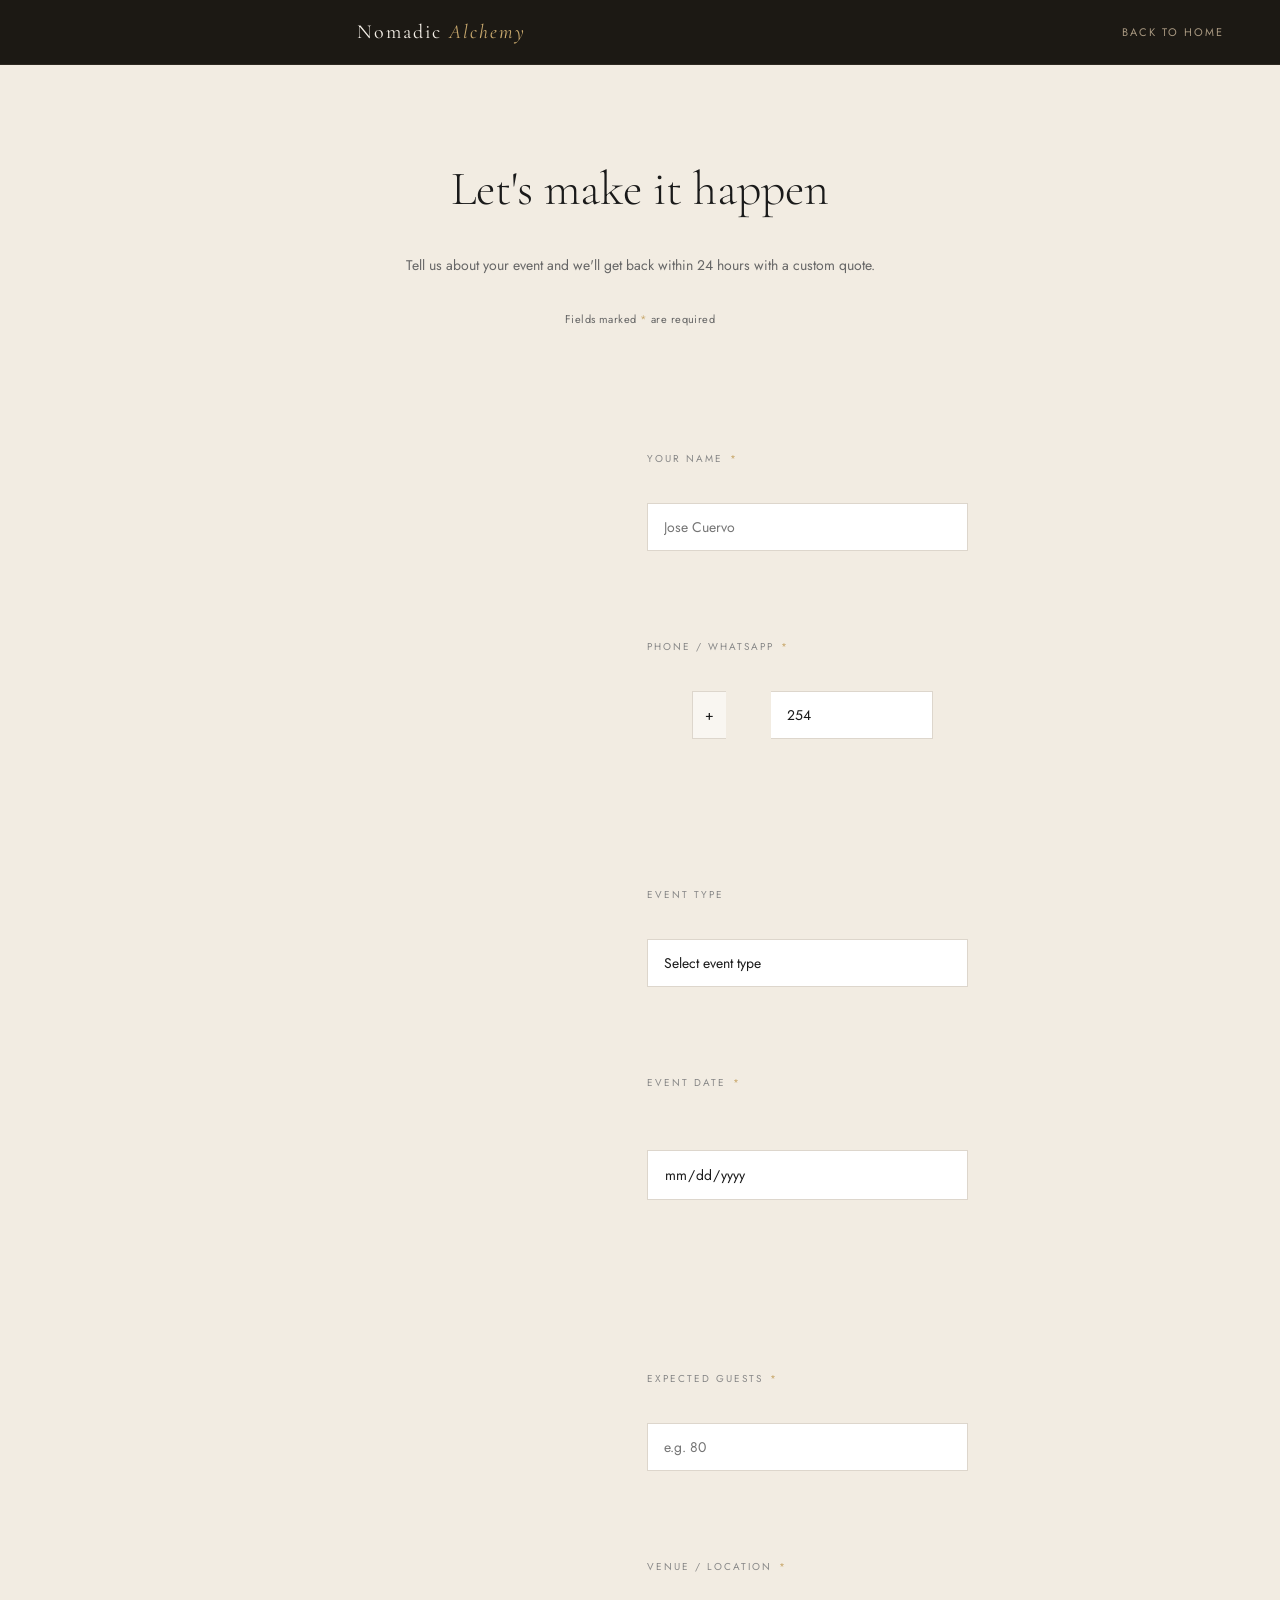
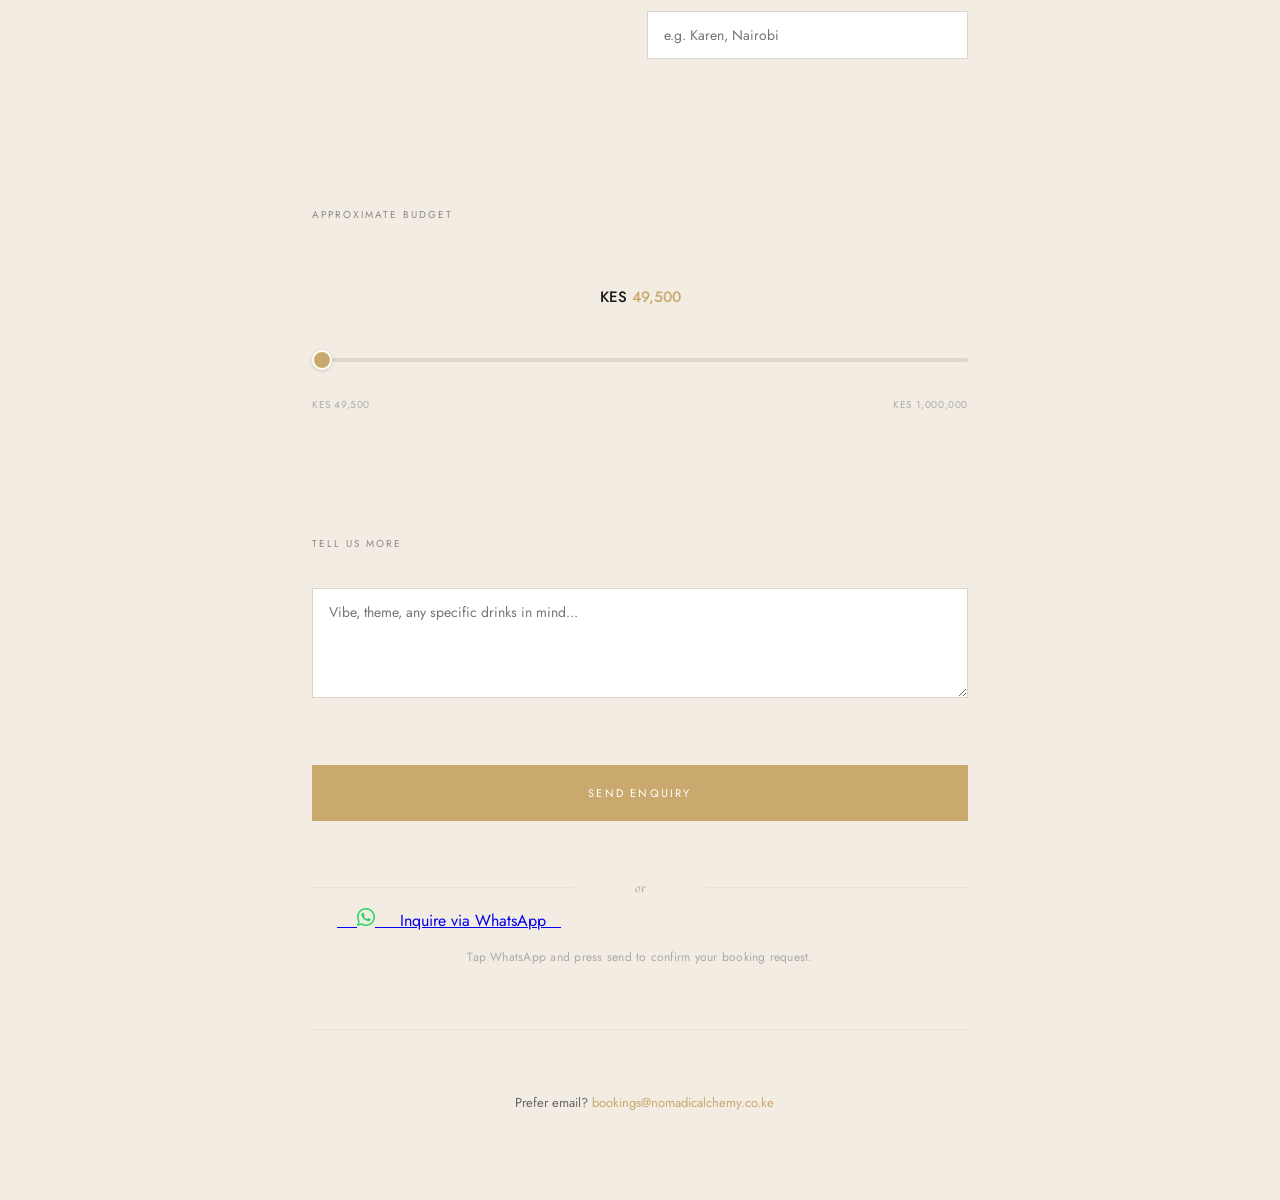
==== booking.html @ e2c52ced "Add files via upload" ====
<!DOCTYPE html>
<html lang="en">
<head>
<meta charset="UTF-8">
<meta name="viewport" content="width=device-width, initial-scale=1.0">
<title>Book Your Event — Nomadic Alchemy</title>
<link rel="preconnect" href="https://fonts.googleapis.com">
<link href="https://fonts.googleapis.com/css2?family=Cormorant+Garamond:ital,wght@0,300;0,400;0,500;1,300;1,400&family=Jost:wght@300;400;500&display=swap" rel="stylesheet">
<style>
*{margin:0;padding:0;box-sizing:border-box}
:root{--gold:#c9a96e;--gold-light:#e8d5b0;--dark:#1c1914;--dark-3:#2e2922;--cream-2:#f2ece2;--text-light:#f5f0e8;--text-muted:#a89880;--text-dark:#1a1a1a;--text-mid:#666;--serif:'Cormorant Garamond',Georgia,serif;--sans:'Jost','Helvetica Neue',Arial,sans-serif}
html{scroll-behavior:smooth}
body{font-family:var(--sans);background:var(--cream-2);color:var(--text-dark)}
nav{display:flex;justify-content:space-between;align-items:center;padding:20px 56px;background:var(--dark);position:sticky;top:0;z-index:100;border-bottom:1px solid var(--dark-3)}
.nav-logo{font-family:var(--serif);font-size:20px;font-weight:400;letter-spacing:0.1em;color:var(--text-light);text-decoration:none}
.nav-logo span{color:var(--gold);font-style:italic}
.back-link{font-family:var(--sans);font-size:11px;letter-spacing:0.18em;text-transform:uppercase;color:var(--text-muted);text-decoration:none;transition:color 0.2s}
.back-link:hover{color:var(--gold)}
.page-body{max-width:720px;margin:0 auto;padding:72px 32px 88px}
.page-title{font-family:var(--serif);font-size:48px;font-weight:300;color:var(--text-dark);text-align:center;margin-bottom:12px}
.page-sub{font-family:var(--sans);font-size:14px;color:var(--text-mid);text-align:center;line-height:1.75;margin-bottom:10px}
.required-note{font-family:var(--sans);font-size:11px;color:var(--text-mid);text-align:center;margin-bottom:48px;letter-spacing:0.04em}
.required-note span{color:var(--gold)}
.form-row{display:grid;grid-template-columns:1fr 1fr;gap:14px;margin-bottom:14px}
.field{display:flex;flex-direction:column;gap:7px;margin-bottom:14px}
.field label{font-family:var(--sans);font-size:10px;letter-spacing:0.2em;text-transform:uppercase;color:#888}
.field label .req{color:var(--gold);margin-left:2px}
.phone-wrap{display:flex}
.phone-code{padding:13px 12px;font-size:14px;font-family:var(--sans);border:1px solid #ddd6cc;border-right:none;background:#f9f6f1;color:var(--text-dark);white-space:nowrap;display:flex;align-items:center;cursor:text}
.field input,.field select,.field textarea{padding:13px 16px;font-size:14px;font-family:var(--sans);border:1px solid #ddd6cc;background:#fff;color:var(--text-dark);outline:none;transition:border-color 0.2s;appearance:none;width:100%;cursor:pointer}
.field input:focus,.field select:focus,.field textarea:focus{border-color:var(--gold)}
.phone-input{border-left:none!important;flex:1;cursor:text!important}
.field textarea{height:110px;resize:vertical;cursor:text}
.date-wrap,.time-wrap{position:relative}
.date-wrap input,.time-wrap input{cursor:pointer}
.budget-wrap{padding:4px 0}
.budget-display{font-family:var(--sans);font-size:15px;color:var(--text-dark);font-weight:500;margin-bottom:14px;text-align:center}
.budget-display span{color:var(--gold)}
input[type=range]{width:100%;height:4px;background:linear-gradient(to right,var(--gold) 0%,var(--gold) 2%,#ddd6cc 2%,#ddd6cc 100%);border:none;outline:none;cursor:pointer;appearance:none;border-radius:2px;padding:0}
input[type=range]::-webkit-slider-thumb{appearance:none;width:20px;height:20px;background:var(--gold);border-radius:50%;cursor:pointer;border:2px solid #fff;box-shadow:0 1px 4px rgba(0,0,0,0.15)}
input[type=range]::-moz-range-thumb{width:20px;height:20px;background:var(--gold);border-radius:50%;cursor:pointer;border:2px solid #fff}
.budget-labels{display:flex;justify-content:space-between;margin-top:6px;font-family:var(--sans);font-size:10px;color:#aaa;letter-spacing:0.06em}

.submit-btn{width:100%;background:var(--gold);color:#fff;font-family:var(--sans);font-size:11px;letter-spacing:0.2em;text-transform:uppercase;padding:20px;border:none;cursor:pointer;transition:opacity 0.2s;display:block;text-align:center;text-decoration:none}
.submit-btn:hover{opacity:0.88}

.btn-separator{text-align:center;font-family:var(--serif);font-style:italic;font-size:14px;color:var(--text-muted);margin:12px 0;position:relative}
.btn-separator::before, .btn-separator::after{content:"";position:absolute;top:50%;width:40%;height:1px;background:var(--gold);opacity:0.15}
.btn-separator::before{left:0}.btn-separator::after{right:0}

.whatsapp-full-btn{width:100%;background:var(--dark);color:#fff;font-family:var(--sans);font-size:11px;font-weight:500;letter-spacing:0.2em;text-transform:uppercase;padding:20px;border:none;cursor:pointer;transition:opacity 0.2s;display:flex;align-items:center;justify-content:center;gap:12px;text-align:center;text-decoration:none}
.whatsapp-full-btn:hover{opacity:0.88}
.whatsapp-icon{fill:#25D366;width:18px;height:18px}

.ux-note{text-align:center; font-size:12px; color:#aaa; margin-top:16px; font-family:var(--sans); letter-spacing:0.02em}
.gold-divider{height:1px;background:var(--gold);opacity:0.15;margin:40px 0}
.alt-contact{text-align:center;font-family:var(--sans);font-size:13px;color:var(--text-mid)}
.alt-contact a{color:var(--gold);text-decoration:none}
input[type="date"]::-webkit-calendar-picker-indicator,
input[type="time"]::-webkit-calendar-picker-indicator{position:absolute;inset:0;width:100%;height:100%;opacity:0;cursor:pointer}
@media(max-width:700px){nav{padding:18px 24px}.page-body{padding:48px 24px 72px}.form-row{grid-template-columns:1fr}.page-title{font-size:36px}}
</style>
</head>
<body>
<nav>
  <a href="index.html" class="nav-logo">Nomadic <span>Alchemy</span></a>
  <a href="index.html" class="back-link">Back to home</a>
</nav>

<div class="page-body">
  <h1 class="page-title">Let's make it happen</h1>
  <p class="page-sub">Tell us about your event and we'll get back within 24 hours with a custom quote.</p>
  <p class="required-note">Fields marked <span>*</span> are required</p>

  <form action="https://api.web3forms.com/submit" method="POST">
    <input type="hidden" name="access_key" value="9837f6a8-35b7-4565-80e7-746e106ca202">
    <input type="hidden" name="redirect" value="https://linktr.ee/Nomadicalchemy">
    <input type="hidden" name="subject" value="New event enquiry — Nomadic Alchemy">
    <input type="hidden" name="from_name" value="Nomadic Alchemy Booking Bot">

    <div class="form-row">
      <div class="field">
        <label>Your name <span class="req">*</span></label>
        <input type="text" name="name" placeholder="Jose Cuervo" required />
      </div>
      <div class="field">
        <label>Phone / WhatsApp <span class="req">*</span></label>
        <div class="phone-wrap">
          <div class="phone-code">+</div>
          <input class="phone-input" type="tel" name="phone" placeholder="254 7XX XXX XXX" required pattern="[0-9\s]{9,15}" title="Enter your number e.g. 254712345678" value="254 " />
        </div>
      </div>
    </div>

    <div class="form-row">
      <div class="field">
        <label>Event type</label>
        <select name="event_type">
          <option value="">Select event type</option>
          <option>Wedding / reception</option>
          <option>Corporate event</option>
          <option>Private party</option>
          <option>Birthday</option>
          <option>Mixology workshop</option>
          <option>Menu consulting</option>
          <option>Other</option>
        </select>
      </div>
      <div class="field">
        <label>Event date <span class="req">*</span></label>
        <div class="date-wrap">
          <input type="date" name="event_date" id="eventDate" required />
          <input type="date" name="event_date" id="eventDateOverlay" style="position:absolute;inset:0;opacity:0;width:100%;cursor:pointer" />
        </div>
      </div>
    </div>

    <div class="form-row">
      <div class="field">
        <label>Expected guests <span class="req">*</span></label>
        <input type="number" name="guests" placeholder="e.g. 80" min="1" required />
      </div>
      <div class="field">
        <label>Venue / location <span class="req">*</span></label>
        <input type="text" name="venue" placeholder="e.g. Karen, Nairobi" required />
      </div>
    </div>

    <div class="field">
      <label>Approximate budget</label>
      <div class="budget-wrap">
        <div class="budget-display">KES <span id="budgetVal">49,500</span></div>
        <input type="range" id="budgetSlider" name="budget_range" min="49500" max="1000000" value="49500" step="500" />
        <div class="budget-labels"><span>KES 49,500</span><span>KES 1,000,000</span></div>
        <input type="hidden" name="budget" id="budgetHidden" value="KES 49,500" />
      </div>
    </div>

    <div class="field">
      <label>Tell us more</label>
      <textarea name="message" placeholder="Vibe, theme, any specific drinks in mind..."></textarea>
    </div>

    <button type="submit" class="submit-btn">Send enquiry</button>
  </form>

  <div class="btn-separator">or</div>
  
  <a href="https://wa.me/254750566305?text=Hello%20Nomadic%20Alchemy%20!%20%2C%20I%E2%80%99d%20like%20to%20enquire%20about%20a%20booking%0ABelow%20are%20the%20details%20%0A%0AName%20%3A%20%0AEvent%20type%20%3A%20%0AExpected%20guests%20%3A%20%0ALocation%20%3A%20%0AMore%20about%20the%20function%20%3A%20%0A%0AEngage%20me%20for%20further%20info%20%26%20a%20quote" 
     class="whatsapp-full-btn" target="_blank">
    <svg class="whatsapp-icon" viewBox="0 0 24 24"><path d="M17.472 14.382c-.297-.149-1.758-.867-2.03-.967-.273-.099-.471-.148-.67.15-.197.297-.767.966-.94 1.164-.173.199-.347.223-.644.075-.297-.15-1.255-.463-2.39-1.475-.883-.788-1.48-1.761-1.653-2.059-.173-.297-.018-.458.13-.606.134-.133.298-.347.446-.52.149-.174.198-.298.298-.497.099-.198.05-.371-.025-.52-.075-.149-.669-1.612-.916-2.207-.242-.579-.487-.5-.669-.51-.173-.008-.371-.01-.57-.01-.198 0-.52.074-.792.372-.272.297-1.04 1.016-1.04 2.479 0 1.462 1.065 2.875 1.213 3.074.149.198 2.096 3.2 5.077 4.487.709.306 1.262.489 1.694.625.712.227 1.36.195 1.871.118.571-.085 1.758-.719 2.006-1.413.248-.694.248-1.289.173-1.413-.074-.124-.272-.198-.57-.347z"/><path d="M12 0C5.373 0 0 5.373 0 12c0 2.123.555 4.118 1.528 5.849L.057 23.886l6.196-1.625A11.945 11.945 0 0012 24c6.627 0 12-5.373 12-12S18.627 0 12 0zm0 22c-1.891 0-3.663-.502-5.193-1.381l-.371-.221-3.853 1.011 1.029-3.752-.242-.385A9.953 9.953 0 012 12C2 6.477 6.477 2 12 2s10 4.477 10 10-4.477 10-10 10z"/></svg>
    Inquire via WhatsApp
  </a>

  <p class="ux-note">Tap WhatsApp and press send to confirm your booking request.</p>

  <div class="gold-divider"></div>
  <div class="alt-contact">
    Prefer email? <a href="mailto:bookings@nomadicalchemy.co.ke">bookings@nomadicalchemy.co.ke</a>
  </div>
</div>

<script>
const today = new Date().toISOString().split('T')[0];
document.getElementById('eventDate').setAttribute('min', today);
document.getElementById('eventDateOverlay').setAttribute('min', today);
document.getElementById('eventDateOverlay').addEventListener('change', function(){
  document.getElementById('eventDate').value = this.value;
});

const slider = document.getElementById('budgetSlider');
const display = document.getElementById('budgetVal');
const hidden = document.getElementById('budgetHidden');

function updateSlider(val){
  const min = 49500, max = 1000000;
  const pct = ((val - min) / (max - min)) * 100;
  slider.style.background = `linear-gradient(to right, #c9a96e 0%, #c9a96e ${pct}%, #ddd6cc ${pct}%, #ddd6cc 100%)`;
  display.textContent = Number(val).toLocaleString();
  hidden.value = 'KES ' + Number(val).toLocaleString();
}

slider.addEventListener('input', function(){ updateSlider(this.value); });
updateSlider(slider.value);
</script>
</body>
</html>
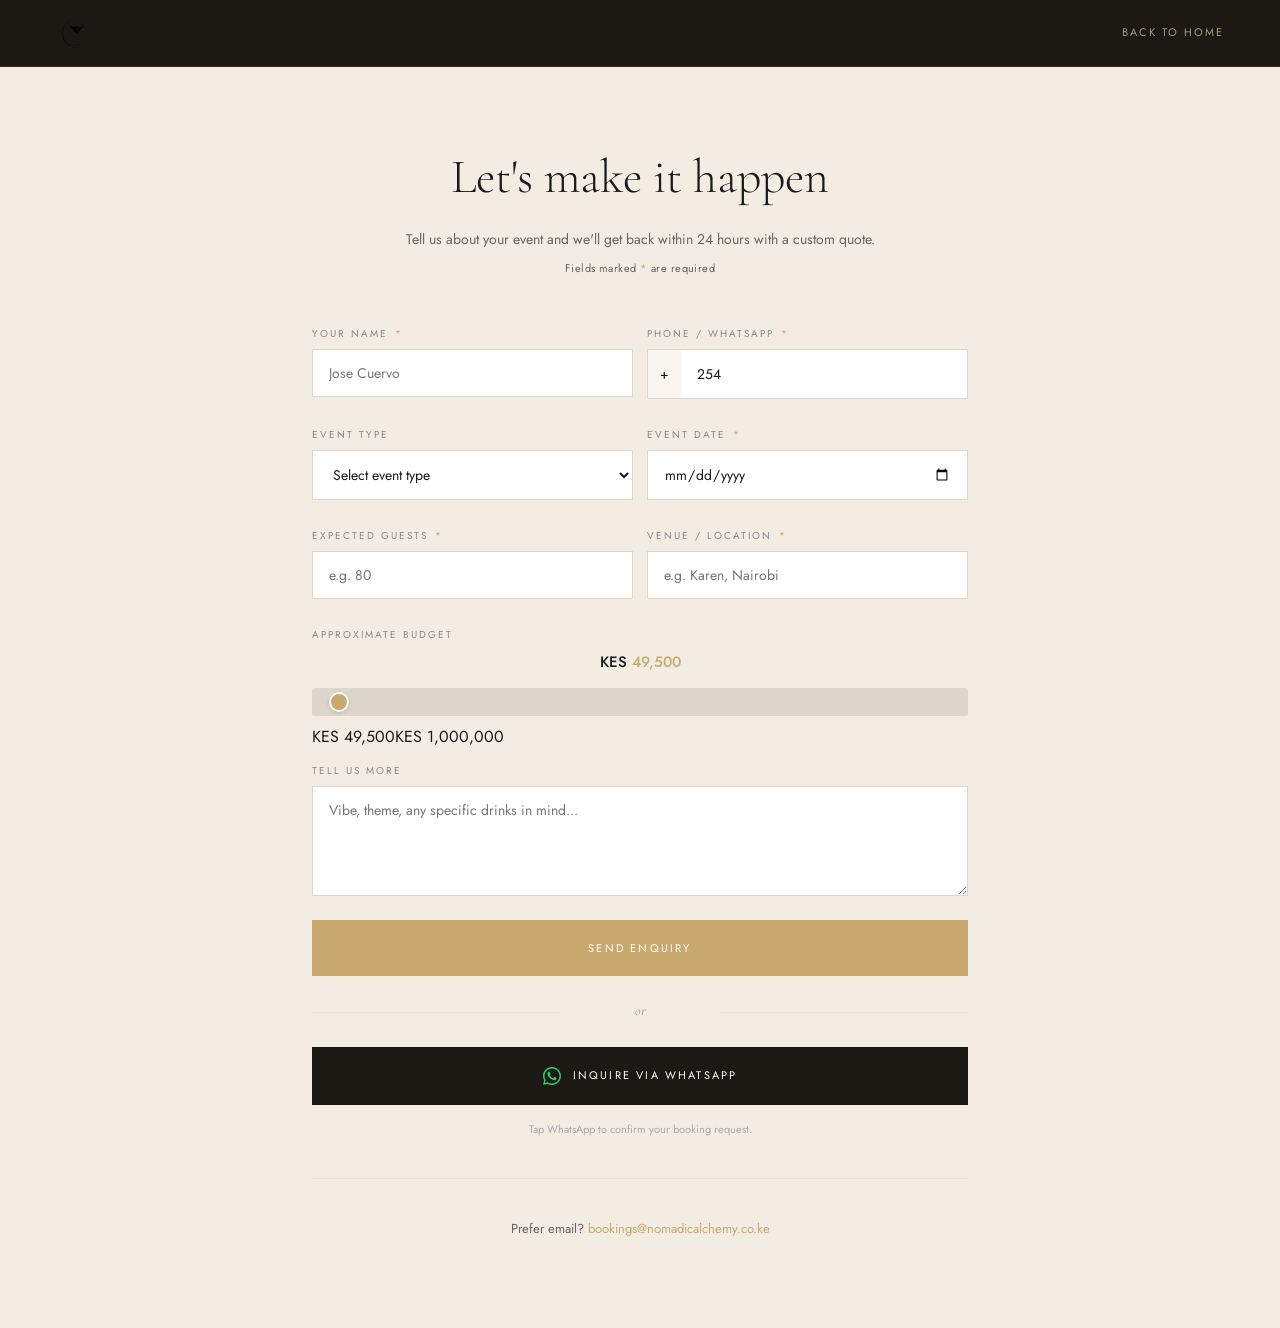
==== commit 8e738193: "Add files via upload" ====
--- a/booking.html
+++ b/booking.html
@@ -1,187 +1,231 @@
 <!DOCTYPE html>
 <html lang="en">
 <head>
-<meta charset="UTF-8">
-<meta name="viewport" content="width=device-width, initial-scale=1.0">
-<title>Book Your Event — Nomadic Alchemy</title>
-<link rel="preconnect" href="https://fonts.googleapis.com">
-<link href="https://fonts.googleapis.com/css2?family=Cormorant+Garamond:ital,wght@0,300;0,400;0,500;1,300;1,400&family=Jost:wght@300;400;500&display=swap" rel="stylesheet">
-<style>
-*{margin:0;padding:0;box-sizing:border-box}
-:root{--gold:#c9a96e;--gold-light:#e8d5b0;--dark:#1c1914;--dark-3:#2e2922;--cream-2:#f2ece2;--text-light:#f5f0e8;--text-muted:#a89880;--text-dark:#1a1a1a;--text-mid:#666;--serif:'Cormorant Garamond',Georgia,serif;--sans:'Jost','Helvetica Neue',Arial,sans-serif}
-html{scroll-behavior:smooth}
-body{font-family:var(--sans);background:var(--cream-2);color:var(--text-dark)}
-nav{display:flex;justify-content:space-between;align-items:center;padding:20px 56px;background:var(--dark);position:sticky;top:0;z-index:100;border-bottom:1px solid var(--dark-3)}
-.nav-logo{font-family:var(--serif);font-size:20px;font-weight:400;letter-spacing:0.1em;color:var(--text-light);text-decoration:none}
-.nav-logo span{color:var(--gold);font-style:italic}
-.back-link{font-family:var(--sans);font-size:11px;letter-spacing:0.18em;text-transform:uppercase;color:var(--text-muted);text-decoration:none;transition:color 0.2s}
-.back-link:hover{color:var(--gold)}
-.page-body{max-width:720px;margin:0 auto;padding:72px 32px 88px}
-.page-title{font-family:var(--serif);font-size:48px;font-weight:300;color:var(--text-dark);text-align:center;margin-bottom:12px}
-.page-sub{font-family:var(--sans);font-size:14px;color:var(--text-mid);text-align:center;line-height:1.75;margin-bottom:10px}
-.required-note{font-family:var(--sans);font-size:11px;color:var(--text-mid);text-align:center;margin-bottom:48px;letter-spacing:0.04em}
-.required-note span{color:var(--gold)}
-.form-row{display:grid;grid-template-columns:1fr 1fr;gap:14px;margin-bottom:14px}
-.field{display:flex;flex-direction:column;gap:7px;margin-bottom:14px}
-.field label{font-family:var(--sans);font-size:10px;letter-spacing:0.2em;text-transform:uppercase;color:#888}
-.field label .req{color:var(--gold);margin-left:2px}
-.phone-wrap{display:flex}
-.phone-code{padding:13px 12px;font-size:14px;font-family:var(--sans);border:1px solid #ddd6cc;border-right:none;background:#f9f6f1;color:var(--text-dark);white-space:nowrap;display:flex;align-items:center;cursor:text}
-.field input,.field select,.field textarea{padding:13px 16px;font-size:14px;font-family:var(--sans);border:1px solid #ddd6cc;background:#fff;color:var(--text-dark);outline:none;transition:border-color 0.2s;appearance:none;width:100%;cursor:pointer}
-.field input:focus,.field select:focus,.field textarea:focus{border-color:var(--gold)}
-.phone-input{border-left:none!important;flex:1;cursor:text!important}
-.field textarea{height:110px;resize:vertical;cursor:text}
-.date-wrap,.time-wrap{position:relative}
-.date-wrap input,.time-wrap input{cursor:pointer}
-.budget-wrap{padding:4px 0}
-.budget-display{font-family:var(--sans);font-size:15px;color:var(--text-dark);font-weight:500;margin-bottom:14px;text-align:center}
-.budget-display span{color:var(--gold)}
-input[type=range]{width:100%;height:4px;background:linear-gradient(to right,var(--gold) 0%,var(--gold) 2%,#ddd6cc 2%,#ddd6cc 100%);border:none;outline:none;cursor:pointer;appearance:none;border-radius:2px;padding:0}
-input[type=range]::-webkit-slider-thumb{appearance:none;width:20px;height:20px;background:var(--gold);border-radius:50%;cursor:pointer;border:2px solid #fff;box-shadow:0 1px 4px rgba(0,0,0,0.15)}
-input[type=range]::-moz-range-thumb{width:20px;height:20px;background:var(--gold);border-radius:50%;cursor:pointer;border:2px solid #fff}
-.budget-labels{display:flex;justify-content:space-between;margin-top:6px;font-family:var(--sans);font-size:10px;color:#aaa;letter-spacing:0.06em}
-
-.submit-btn{width:100%;background:var(--gold);color:#fff;font-family:var(--sans);font-size:11px;letter-spacing:0.2em;text-transform:uppercase;padding:20px;border:none;cursor:pointer;transition:opacity 0.2s;display:block;text-align:center;text-decoration:none}
-.submit-btn:hover{opacity:0.88}
-
-.btn-separator{text-align:center;font-family:var(--serif);font-style:italic;font-size:14px;color:var(--text-muted);margin:12px 0;position:relative}
-.btn-separator::before, .btn-separator::after{content:"";position:absolute;top:50%;width:40%;height:1px;background:var(--gold);opacity:0.15}
-.btn-separator::before{left:0}.btn-separator::after{right:0}
-
-.whatsapp-full-btn{width:100%;background:var(--dark);color:#fff;font-family:var(--sans);font-size:11px;font-weight:500;letter-spacing:0.2em;text-transform:uppercase;padding:20px;border:none;cursor:pointer;transition:opacity 0.2s;display:flex;align-items:center;justify-content:center;gap:12px;text-align:center;text-decoration:none}
-.whatsapp-full-btn:hover{opacity:0.88}
-.whatsapp-icon{fill:#25D366;width:18px;height:18px}
-
-.ux-note{text-align:center; font-size:12px; color:#aaa; margin-top:16px; font-family:var(--sans); letter-spacing:0.02em}
-.gold-divider{height:1px;background:var(--gold);opacity:0.15;margin:40px 0}
-.alt-contact{text-align:center;font-family:var(--sans);font-size:13px;color:var(--text-mid)}
-.alt-contact a{color:var(--gold);text-decoration:none}
-input[type="date"]::-webkit-calendar-picker-indicator,
-input[type="time"]::-webkit-calendar-picker-indicator{position:absolute;inset:0;width:100%;height:100%;opacity:0;cursor:pointer}
-@media(max-width:700px){nav{padding:18px 24px}.page-body{padding:48px 24px 72px}.form-row{grid-template-columns:1fr}.page-title{font-size:36px}}
-</style>
+    <meta charset="UTF-8">
+    <meta name="viewport" content="width=device-width, initial-scale=1.0">
+    <title>Book Your Event — Nomadic Alchemy</title>
+    
+    <link rel="icon" type="image/png" href="favicon.png">
+    <link rel="apple-touch-icon" href="favicon.png">
+    
+    <link rel="preconnect" href="https://fonts.googleapis.com">
+    <link href="https://fonts.googleapis.com/css2?family=Cormorant+Garamond:ital,wght@0,300;0,400;0,500;1,300;1,400&family=Jost:wght@300;400;500&display=swap" rel="stylesheet">
+    
+    <style>
+        * { margin: 0; padding: 0; box-sizing: border-box; }
+        :root {
+            --gold: #c9a96e;
+            --gold-light: #e8d5b0;
+            --dark: #1c1914;
+            --dark-3: #2e2922;
+            --cream-2: #f2ece2;
+            --text-light: #f5f0e8;
+            --text-muted: #a89880;
+            --text-dark: #1a1a1a;
+            --text-mid: #666;
+            --serif: 'Cormorant Garamond', Georgia, serif;
+            --sans: 'Jost', 'Helvetica Neue', Arial, sans-serif;
+        }
+
+        html { scroll-behavior: smooth; }
+        body { font-family: var(--sans); background: var(--cream-2); color: var(--text-dark); line-height: 1.6; }
+
+        /* Navigation */
+        nav {
+            display: flex;
+            justify-content: space-between;
+            align-items: center;
+            padding: 12px 56px;
+            background: var(--dark);
+            position: sticky;
+            top: 0;
+            z-index: 100;
+            border-bottom: 1px solid var(--dark-3);
+        }
+
+        .nav-logo-img {
+            height: 42px;
+            width: auto;
+            display: block;
+        }
+
+        .back-link {
+            font-family: var(--sans);
+            font-size: 11px;
+            letter-spacing: 0.18em;
+            text-transform: uppercase;
+            color: var(--text-muted);
+            text-decoration: none;
+            transition: color 0.2s;
+        }
+        .back-link:hover { color: var(--gold); }
+
+        /* Layout */
+        .page-body { max-width: 720px; margin: 0 auto; padding: 72px 32px 88px; }
+        .page-title { font-family: var(--serif); font-size: 48px; font-weight: 300; color: var(--text-dark); text-align: center; margin-bottom: 12px; }
+        .page-sub { font-family: var(--sans); font-size: 14px; color: var(--text-mid); text-align: center; margin-bottom: 10px; }
+        .required-note { font-family: var(--sans); font-size: 11px; color: var(--text-mid); text-align: center; margin-bottom: 48px; letter-spacing: 0.04em; }
+        .required-note span { color: var(--gold); }
+
+        /* Form Styling */
+        .form-row { display: grid; grid-template-columns: 1fr 1fr; gap: 14px; margin-bottom: 14px; }
+        .field { display: flex; flex-direction: column; gap: 7px; margin-bottom: 14px; }
+        .field label { font-family: var(--sans); font-size: 10px; letter-spacing: 0.2em; text-transform: uppercase; color: #888; }
+        .field label .req { color: var(--gold); margin-left: 2px; }
+        
+        .phone-wrap { display: flex; }
+        .phone-code { padding: 13px 12px; font-size: 14px; border: 1px solid #ddd6cc; border-right: none; background: #f9f6f1; color: var(--text-dark); }
+        .field input, .field select, .field textarea { padding: 13px 16px; font-size: 14px; font-family: var(--sans); border: 1px solid #ddd6cc; background: #fff; color: var(--text-dark); outline: none; transition: border-color 0.2s; border-radius: 0; }
+        .field input:focus, .field select:focus, .field textarea:focus { border-color: var(--gold); }
+        .phone-input { border-left: none !important; flex: 1; }
+        .field textarea { height: 110px; resize: vertical; }
+
+        /* Budget Slider */
+        .budget-display { font-family: var(--sans); font-size: 15px; color: var(--text-dark); font-weight: 500; margin-bottom: 14px; text-align: center; }
+        .budget-display span { color: var(--gold); }
+        input[type=range] { width: 100%; height: 4px; background: #ddd6cc; appearance: none; outline: none; border-radius: 2px; }
+        input[type=range]::-webkit-slider-thumb { appearance: none; width: 20px; height: 20px; background: var(--gold); border-radius: 50%; border: 2px solid #fff; box-shadow: 0 1px 4px rgba(0,0,0,0.15); cursor: pointer; }
+
+        /* Buttons & CTA */
+        .submit-btn { width: 100%; background: var(--gold); color: #fff; font-family: var(--sans); font-size: 11px; letter-spacing: 0.2em; text-transform: uppercase; padding: 20px; border: none; cursor: pointer; transition: opacity 0.2s; margin-top: 10px; }
+        .submit-btn:hover { opacity: 0.88; }
+        
+        .btn-separator { text-align: center; font-family: var(--serif); font-style: italic; font-size: 14px; color: var(--text-muted); margin: 24px 0; position: relative; }
+        .btn-separator::before, .btn-separator::after { content: ""; position: absolute; top: 50%; width: 38%; height: 1px; background: var(--gold); opacity: 0.15; }
+        .btn-separator::before { left: 0; } .btn-separator::after { right: 0; }
+
+        .whatsapp-full-btn { width: 100%; background: var(--dark); color: #fff; font-family: var(--sans); font-size: 11px; letter-spacing: 0.2em; text-transform: uppercase; padding: 20px; text-decoration: none; display: flex; align-items: center; justify-content: center; gap: 12px; transition: opacity 0.2s; }
+        .whatsapp-icon { fill: #25D366; width: 18px; height: 18px; }
+
+        .ux-note { text-align: center; font-size: 11px; color: #aaa; margin-top: 16px; }
+        .gold-divider { height: 1px; background: var(--gold); opacity: 0.15; margin: 40px 0; }
+        .alt-contact { text-align: center; font-family: var(--sans); font-size: 13px; color: var(--text-mid); }
+        .alt-contact a { color: var(--gold); text-decoration: none; }
+
+        @media(max-width: 700px) {
+            nav { padding: 12px 24px; }
+            .page-body { padding: 48px 24px 72px; }
+            .form-row { grid-template-columns: 1fr; }
+            .page-title { font-size: 36px; }
+        }
+    </style>
 </head>
 <body>
+
 <nav>
-  <a href="index.html" class="nav-logo">Nomadic <span>Alchemy</span></a>
-  <a href="index.html" class="back-link">Back to home</a>
+    <a href="index.html">
+        <img src="favicon.png" alt="Nomadic Alchemy Logo" class="nav-logo-img">
+    </a>
+    <a href="index.html" class="back-link">Back to home</a>
 </nav>
 
 <div class="page-body">
-  <h1 class="page-title">Let's make it happen</h1>
-  <p class="page-sub">Tell us about your event and we'll get back within 24 hours with a custom quote.</p>
-  <p class="required-note">Fields marked <span>*</span> are required</p>
-
-  <form action="https://api.web3forms.com/submit" method="POST">
-    <input type="hidden" name="access_key" value="9837f6a8-35b7-4565-80e7-746e106ca202">
-    <input type="hidden" name="redirect" value="https://linktr.ee/Nomadicalchemy">
-    <input type="hidden" name="subject" value="New event enquiry — Nomadic Alchemy">
-    <input type="hidden" name="from_name" value="Nomadic Alchemy Booking Bot">
-
-    <div class="form-row">
-      <div class="field">
-        <label>Your name <span class="req">*</span></label>
-        <input type="text" name="name" placeholder="Jose Cuervo" required />
-      </div>
-      <div class="field">
-        <label>Phone / WhatsApp <span class="req">*</span></label>
-        <div class="phone-wrap">
-          <div class="phone-code">+</div>
-          <input class="phone-input" type="tel" name="phone" placeholder="254 7XX XXX XXX" required pattern="[0-9\s]{9,15}" title="Enter your number e.g. 254712345678" value="254 " />
-        </div>
-      </div>
-    </div>
-
-    <div class="form-row">
-      <div class="field">
-        <label>Event type</label>
-        <select name="event_type">
-          <option value="">Select event type</option>
-          <option>Wedding / reception</option>
-          <option>Corporate event</option>
-          <option>Private party</option>
-          <option>Birthday</option>
-          <option>Mixology workshop</option>
-          <option>Menu consulting</option>
-          <option>Other</option>
-        </select>
-      </div>
-      <div class="field">
-        <label>Event date <span class="req">*</span></label>
-        <div class="date-wrap">
-          <input type="date" name="event_date" id="eventDate" required />
-          <input type="date" name="event_date" id="eventDateOverlay" style="position:absolute;inset:0;opacity:0;width:100%;cursor:pointer" />
-        </div>
-      </div>
-    </div>
-
-    <div class="form-row">
-      <div class="field">
-        <label>Expected guests <span class="req">*</span></label>
-        <input type="number" name="guests" placeholder="e.g. 80" min="1" required />
-      </div>
-      <div class="field">
-        <label>Venue / location <span class="req">*</span></label>
-        <input type="text" name="venue" placeholder="e.g. Karen, Nairobi" required />
-      </div>
-    </div>
-
-    <div class="field">
-      <label>Approximate budget</label>
-      <div class="budget-wrap">
-        <div class="budget-display">KES <span id="budgetVal">49,500</span></div>
-        <input type="range" id="budgetSlider" name="budget_range" min="49500" max="1000000" value="49500" step="500" />
-        <div class="budget-labels"><span>KES 49,500</span><span>KES 1,000,000</span></div>
-        <input type="hidden" name="budget" id="budgetHidden" value="KES 49,500" />
-      </div>
-    </div>
-
-    <div class="field">
-      <label>Tell us more</label>
-      <textarea name="message" placeholder="Vibe, theme, any specific drinks in mind..."></textarea>
-    </div>
-
-    <button type="submit" class="submit-btn">Send enquiry</button>
-  </form>
-
-  <div class="btn-separator">or</div>
-  
-  <a href="https://wa.me/254750566305?text=Hello%20Nomadic%20Alchemy%20!%20%2C%20I%E2%80%99d%20like%20to%20enquire%20about%20a%20booking%0ABelow%20are%20the%20details%20%0A%0AName%20%3A%20%0AEvent%20type%20%3A%20%0AExpected%20guests%20%3A%20%0ALocation%20%3A%20%0AMore%20about%20the%20function%20%3A%20%0A%0AEngage%20me%20for%20further%20info%20%26%20a%20quote" 
-     class="whatsapp-full-btn" target="_blank">
-    <svg class="whatsapp-icon" viewBox="0 0 24 24"><path d="M17.472 14.382c-.297-.149-1.758-.867-2.03-.967-.273-.099-.471-.148-.67.15-.197.297-.767.966-.94 1.164-.173.199-.347.223-.644.075-.297-.15-1.255-.463-2.39-1.475-.883-.788-1.48-1.761-1.653-2.059-.173-.297-.018-.458.13-.606.134-.133.298-.347.446-.52.149-.174.198-.298.298-.497.099-.198.05-.371-.025-.52-.075-.149-.669-1.612-.916-2.207-.242-.579-.487-.5-.669-.51-.173-.008-.371-.01-.57-.01-.198 0-.52.074-.792.372-.272.297-1.04 1.016-1.04 2.479 0 1.462 1.065 2.875 1.213 3.074.149.198 2.096 3.2 5.077 4.487.709.306 1.262.489 1.694.625.712.227 1.36.195 1.871.118.571-.085 1.758-.719 2.006-1.413.248-.694.248-1.289.173-1.413-.074-.124-.272-.198-.57-.347z"/><path d="M12 0C5.373 0 0 5.373 0 12c0 2.123.555 4.118 1.528 5.849L.057 23.886l6.196-1.625A11.945 11.945 0 0012 24c6.627 0 12-5.373 12-12S18.627 0 12 0zm0 22c-1.891 0-3.663-.502-5.193-1.381l-.371-.221-3.853 1.011 1.029-3.752-.242-.385A9.953 9.953 0 012 12C2 6.477 6.477 2 12 2s10 4.477 10 10-4.477 10-10 10z"/></svg>
-    Inquire via WhatsApp
-  </a>
-
-  <p class="ux-note">Tap WhatsApp and press send to confirm your booking request.</p>
-
-  <div class="gold-divider"></div>
-  <div class="alt-contact">
-    Prefer email? <a href="mailto:bookings@nomadicalchemy.co.ke">bookings@nomadicalchemy.co.ke</a>
-  </div>
+    <h1 class="page-title">Let's make it happen</h1>
+    <p class="page-sub">Tell us about your event and we'll get back within 24 hours with a custom quote.</p>
+    <p class="required-note">Fields marked <span>*</span> are required</p>
+
+    <form action="https://api.web3forms.com/submit" method="POST">
+        <input type="hidden" name="access_key" value="9837f6a8-35b7-4565-80e7-746e106ca202">
+        <input type="hidden" name="redirect" value="https://linktr.ee/Nomadicalchemy">
+        <input type="hidden" name="subject" value="New event enquiry — Nomadic Alchemy">
+        
+        <div class="form-row">
+            <div class="field">
+                <label>Your name <span class="req">*</span></label>
+                <input type="text" name="name" placeholder="Jose Cuervo" required>
+            </div>
+            <div class="field">
+                <label>Phone / WhatsApp <span class="req">*</span></label>
+                <div class="phone-wrap">
+                    <div class="phone-code">+</div>
+                    <input class="phone-input" type="tel" name="phone" placeholder="254 7XX XXX XXX" required pattern="[0-9\s]{9,15}" value="254 ">
+                </div>
+            </div>
+        </div>
+
+        <div class="form-row">
+            <div class="field">
+                <label>Event type</label>
+                <select name="event_type">
+                    <option value="">Select event type</option>
+                    <option>Wedding / reception</option>
+                    <option>Corporate event</option>
+                    <option>Private party</option>
+                    <option>Birthday</option>
+                    <option>Mixology workshop</option>
+                    <option>Menu consulting</option>
+                    <option>Other</option>
+                </select>
+            </div>
+            <div class="field">
+                <label>Event date <span class="req">*</span></label>
+                <input type="date" name="event_date" id="eventDate" required>
+            </div>
+        </div>
+
+        <div class="form-row">
+            <div class="field">
+                <label>Expected guests <span class="req">*</span></label>
+                <input type="number" name="guests" placeholder="e.g. 80" min="1" required>
+            </div>
+            <div class="field">
+                <label>Venue / location <span class="req">*</span></label>
+                <input type="text" name="venue" placeholder="e.g. Karen, Nairobi" required>
+            </div>
+        </div>
+
+        <div class="field">
+            <label>Approximate budget</label>
+            <div class="budget-wrap">
+                <div class="budget-display">KES <span id="budgetVal">49,500</span></div>
+                <input type="range" id="budgetSlider" name="budget_range" min="49500" max="1000000" value="49500" step="500">
+                <div class="budget-labels"><span>KES 49,500</span><span>KES 1,000,000</span></div>
+                <input type="hidden" name="budget" id="budgetHidden" value="KES 49,500">
+            </div>
+        </div>
+
+        <div class="field">
+            <label>Tell us more</label>
+            <textarea name="message" placeholder="Vibe, theme, any specific drinks in mind..."></textarea>
+        </div>
+
+        <button type="submit" class="submit-btn">Send enquiry</button>
+    </form>
+
+    <div class="btn-separator">or</div>
+    
+    <a href="https://wa.me/254750566305?text=Hello%20Nomadic%20Alchemy%20!%20%2C%20I%E2%80%99d%20like%20to%20enquire%20about%20a%20booking" class="whatsapp-full-btn" target="_blank">
+        <svg class="whatsapp-icon" viewBox="0 0 24 24"><path d="M17.472 14.382c-.297-.149-1.758-.867-2.03-.967-.273-.099-.471-.148-.67.15-.197.297-.767.966-.94 1.164-.173.199-.347.223-.644.075-.297-.15-1.255-.463-2.39-1.475-.883-.788-1.48-1.761-1.653-2.059-.173-.297-.018-.458.13-.606.134-.133.298-.347.446-.52.149-.174.198-.298.298-.497.099-.198.05-.371-.025-.52-.075-.149-.669-1.612-.916-2.207-.242-.579-.487-.5-.669-.51-.173-.008-.371-.01-.57-.01-.198 0-.52.074-.792.372-.272.297-1.04 1.016-1.04 2.479 0 1.462 1.065 2.875 1.213 3.074.149.198 2.096 3.2 5.077 4.487.709.306 1.262.489 1.694.625.712.227 1.36.195 1.871.118.571-.085 1.758-.719 2.006-1.413.248-.694.248-1.289.173-1.413-.074-.124-.272-.198-.57-.347z"/><path d="M12 0C5.373 0 0 5.373 0 12c0 2.123.555 4.118 1.528 5.849L.057 23.886l6.196-1.625A11.945 11.945 0 0012 24c6.627 0 12-5.373 12-12S18.627 0 12 0zm0 22c-1.891 0-3.663-.502-5.193-1.381l-.371-.221-3.853 1.011 1.029-3.752-.242-.385A9.953 9.953 0 012 12C2 6.477 6.477 2 12 2s10 4.477 10 10-4.477 10-10 10z"/></svg>
+        Inquire via WhatsApp
+    </a>
+
+    <p class="ux-note">Tap WhatsApp to confirm your booking request.</p>
+
+    <div class="gold-divider"></div>
+    <div class="alt-contact">
+        Prefer email? <a href="mailto:bookings@nomadicalchemy.co.ke">bookings@nomadicalchemy.co.ke</a>
+    </div>
 </div>
 
 <script>
-const today = new Date().toISOString().split('T')[0];
-document.getElementById('eventDate').setAttribute('min', today);
-document.getElementById('eventDateOverlay').setAttribute('min', today);
-document.getElementById('eventDateOverlay').addEventListener('change', function(){
-  document.getElementById('eventDate').value = this.value;
-});
-
-const slider = document.getElementById('budgetSlider');
-const display = document.getElementById('budgetVal');
-const hidden = document.getElementById('budgetHidden');
-
-function updateSlider(val){
-  const min = 49500, max = 1000000;
-  const pct = ((val - min) / (max - min)) * 100;
-  slider.style.background = `linear-gradient(to right, #c9a96e 0%, #c9a96e ${pct}%, #ddd6cc ${pct}%, #ddd6cc 100%)`;
-  display.textContent = Number(val).toLocaleString();
-  hidden.value = 'KES ' + Number(val).toLocaleString();
-}
-
-slider.addEventListener('input', function(){ updateSlider(this.value); });
-updateSlider(slider.value);
+    const today = new Date().toISOString().split('T')[0];
+    document.getElementById('eventDate').setAttribute('min', today);
+
+    const slider = document.getElementById('budgetSlider');
+    const display = document.getElementById('budgetVal');
+    const hidden = document.getElementById('budgetHidden');
+
+    function updateSlider(val){
+        const min = 49500, max = 1000000;
+        const pct = ((val - min) / (max - min)) * 100;
+        slider.style.background = `linear-gradient(to right, #c9a96e 0%, #c9a96e ${pct}%, #ddd6cc ${pct}%, #ddd6cc 100%)`;
+        display.textContent = Number(val).toLocaleString();
+        hidden.value = 'KES ' + Number(val).toLocaleString();
+    }
+
+    slider.addEventListener('input', function(){ updateSlider(this.value); });
+    updateSlider(slider.value);
 </script>
+
 </body>
 </html>
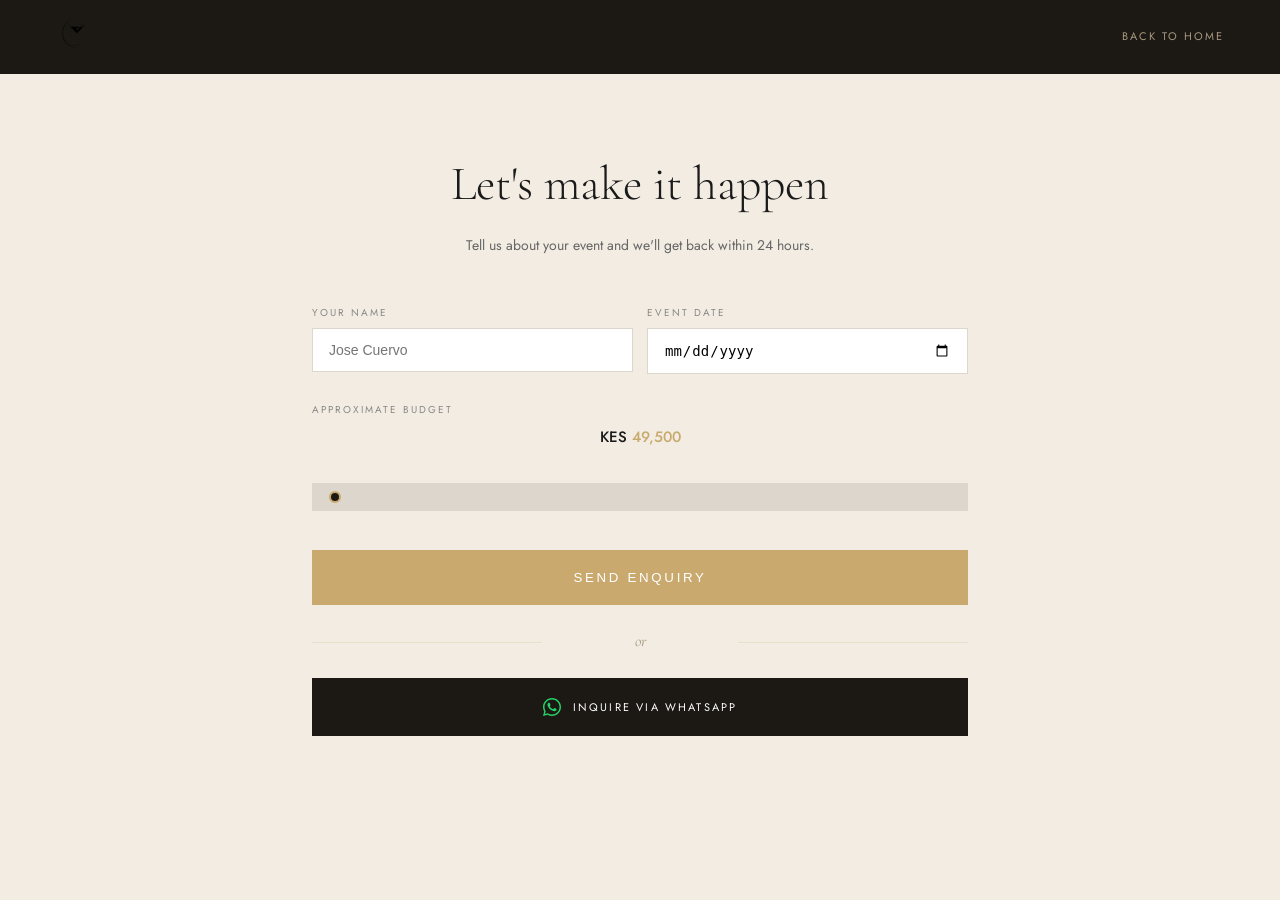
==== commit bf2e3657: "Add files via upload" ====
--- a/booking.html
+++ b/booking.html
@@ -15,11 +15,9 @@
         * { margin: 0; padding: 0; box-sizing: border-box; }
         :root {
             --gold: #c9a96e;
-            --gold-light: #e8d5b0;
             --dark: #1c1914;
             --dark-3: #2e2922;
             --cream-2: #f2ece2;
-            --text-light: #f5f0e8;
             --text-muted: #a89880;
             --text-dark: #1a1a1a;
             --text-mid: #666;
@@ -27,166 +25,101 @@
             --sans: 'Jost', 'Helvetica Neue', Arial, sans-serif;
         }
 
-        html { scroll-behavior: smooth; }
         body { font-family: var(--sans); background: var(--cream-2); color: var(--text-dark); line-height: 1.6; }
 
         /* Navigation */
         nav {
-            display: flex;
-            justify-content: space-between;
-            align-items: center;
-            padding: 12px 56px;
-            background: var(--dark);
-            position: sticky;
-            top: 0;
-            z-index: 100;
-            border-bottom: 1px solid var(--dark-3);
+            display: flex; justify-content: space-between; align-items: center;
+            padding: 12px 56px; background: var(--dark); position: sticky; top: 0; z-index: 100;
         }
-
-        .nav-logo-img {
-            height: 42px;
-            width: auto;
-            display: block;
-        }
-
-        .back-link {
-            font-family: var(--sans);
-            font-size: 11px;
-            letter-spacing: 0.18em;
-            text-transform: uppercase;
-            color: var(--text-muted);
-            text-decoration: none;
-            transition: color 0.2s;
-        }
-        .back-link:hover { color: var(--gold); }
+        .nav-logo-img { height: 42px; width: auto; }
+        .back-link { font-size: 11px; letter-spacing: 0.18em; text-transform: uppercase; color: var(--text-muted); text-decoration: none; }
 
         /* Layout */
         .page-body { max-width: 720px; margin: 0 auto; padding: 72px 32px 88px; }
-        .page-title { font-family: var(--serif); font-size: 48px; font-weight: 300; color: var(--text-dark); text-align: center; margin-bottom: 12px; }
-        .page-sub { font-family: var(--sans); font-size: 14px; color: var(--text-mid); text-align: center; margin-bottom: 10px; }
-        .required-note { font-family: var(--sans); font-size: 11px; color: var(--text-mid); text-align: center; margin-bottom: 48px; letter-spacing: 0.04em; }
-        .required-note span { color: var(--gold); }
+        .page-title { font-family: var(--serif); font-size: 48px; font-weight: 300; text-align: center; margin-bottom: 12px; }
+        .page-sub { font-size: 14px; color: var(--text-mid); text-align: center; margin-bottom: 48px; }
 
-        /* Form Styling */
+        /* Form Fields */
         .form-row { display: grid; grid-template-columns: 1fr 1fr; gap: 14px; margin-bottom: 14px; }
         .field { display: flex; flex-direction: column; gap: 7px; margin-bottom: 14px; }
-        .field label { font-family: var(--sans); font-size: 10px; letter-spacing: 0.2em; text-transform: uppercase; color: #888; }
-        .field label .req { color: var(--gold); margin-left: 2px; }
+        .field label { font-size: 10px; letter-spacing: 0.2em; text-transform: uppercase; color: #888; }
+        .field input, .field select, .field textarea { 
+            padding: 13px 16px; font-size: 14px; border: 1px solid #ddd6cc; 
+            background: #fff; outline: none; border-radius: 0; 
+        }
         
-        .phone-wrap { display: flex; }
-        .phone-code { padding: 13px 12px; font-size: 14px; border: 1px solid #ddd6cc; border-right: none; background: #f9f6f1; color: var(--text-dark); }
-        .field input, .field select, .field textarea { padding: 13px 16px; font-size: 14px; font-family: var(--sans); border: 1px solid #ddd6cc; background: #fff; color: var(--text-dark); outline: none; transition: border-color 0.2s; border-radius: 0; }
-        .field input:focus, .field select:focus, .field textarea:focus { border-color: var(--gold); }
-        .phone-input { border-left: none !important; flex: 1; }
-        .field textarea { height: 110px; resize: vertical; }
+        /* Date Box - Clickable anywhere */
+        input[type="date"] { cursor: pointer; width: 100%; display: block; }
 
-        /* Budget Slider */
-        .budget-display { font-family: var(--sans); font-size: 15px; color: var(--text-dark); font-weight: 500; margin-bottom: 14px; text-align: center; }
+        /* Slim Aesthetic Slider */
+        .budget-display { font-size: 15px; font-weight: 500; text-align: center; margin-bottom: 12px; }
         .budget-display span { color: var(--gold); }
-        input[type=range] { width: 100%; height: 4px; background: #ddd6cc; appearance: none; outline: none; border-radius: 2px; }
-        input[type=range]::-webkit-slider-thumb { appearance: none; width: 20px; height: 20px; background: var(--gold); border-radius: 50%; border: 2px solid #fff; box-shadow: 0 1px 4px rgba(0,0,0,0.15); cursor: pointer; }
+        
+        input[type=range] { 
+            width: 100%; height: 2px; background: #ddd6cc; 
+            appearance: none; outline: none; margin: 15px 0;
+        }
+        input[type=range]::-webkit-slider-thumb { 
+            appearance: none; width: 12px; height: 12px; 
+            background: var(--dark); border: 2px solid var(--gold); 
+            border-radius: 50%; cursor: pointer; 
+        }
 
-        /* Buttons & CTA */
-        .submit-btn { width: 100%; background: var(--gold); color: #fff; font-family: var(--sans); font-size: 11px; letter-spacing: 0.2em; text-transform: uppercase; padding: 20px; border: none; cursor: pointer; transition: opacity 0.2s; margin-top: 10px; }
-        .submit-btn:hover { opacity: 0.88; }
+        /* Buttons */
+        .submit-btn { 
+            width: 100%; background: var(--gold); color: #fff; 
+            letter-spacing: 0.2em; text-transform: uppercase; padding: 20px; 
+            border: none; cursor: pointer; margin-top: 10px; 
+        }
         
-        .btn-separator { text-align: center; font-family: var(--serif); font-style: italic; font-size: 14px; color: var(--text-muted); margin: 24px 0; position: relative; }
-        .btn-separator::before, .btn-separator::after { content: ""; position: absolute; top: 50%; width: 38%; height: 1px; background: var(--gold); opacity: 0.15; }
+        .btn-separator { text-align: center; font-family: var(--serif); font-style: italic; margin: 24px 0; color: var(--text-muted); position: relative; }
+        .btn-separator::before, .btn-separator::after { content: ""; position: absolute; top: 50%; width: 35%; height: 1px; background: var(--gold); opacity: 0.2; }
         .btn-separator::before { left: 0; } .btn-separator::after { right: 0; }
 
-        .whatsapp-full-btn { width: 100%; background: var(--dark); color: #fff; font-family: var(--sans); font-size: 11px; letter-spacing: 0.2em; text-transform: uppercase; padding: 20px; text-decoration: none; display: flex; align-items: center; justify-content: center; gap: 12px; transition: opacity 0.2s; }
+        .whatsapp-full-btn { 
+            width: 100%; background: var(--dark); color: #fff; 
+            font-size: 11px; letter-spacing: 0.2em; text-transform: uppercase; 
+            padding: 20px; text-decoration: none; display: flex; 
+            align-items: center; justify-content: center; gap: 12px; 
+        }
         .whatsapp-icon { fill: #25D366; width: 18px; height: 18px; }
-
-        .ux-note { text-align: center; font-size: 11px; color: #aaa; margin-top: 16px; }
-        .gold-divider { height: 1px; background: var(--gold); opacity: 0.15; margin: 40px 0; }
-        .alt-contact { text-align: center; font-family: var(--sans); font-size: 13px; color: var(--text-mid); }
-        .alt-contact a { color: var(--gold); text-decoration: none; }
 
         @media(max-width: 700px) {
             nav { padding: 12px 24px; }
-            .page-body { padding: 48px 24px 72px; }
             .form-row { grid-template-columns: 1fr; }
-            .page-title { font-size: 36px; }
         }
     </style>
 </head>
 <body>
 
 <nav>
-    <a href="index.html">
-        <img src="favicon.png" alt="Nomadic Alchemy Logo" class="nav-logo-img">
-    </a>
+    <a href="index.html"><img src="favicon.png" alt="Logo" class="nav-logo-img"></a>
     <a href="index.html" class="back-link">Back to home</a>
 </nav>
 
 <div class="page-body">
     <h1 class="page-title">Let's make it happen</h1>
-    <p class="page-sub">Tell us about your event and we'll get back within 24 hours with a custom quote.</p>
-    <p class="required-note">Fields marked <span>*</span> are required</p>
+    <p class="page-sub">Tell us about your event and we'll get back within 24 hours.</p>
 
     <form action="https://api.web3forms.com/submit" method="POST">
         <input type="hidden" name="access_key" value="9837f6a8-35b7-4565-80e7-746e106ca202">
-        <input type="hidden" name="redirect" value="https://linktr.ee/Nomadicalchemy">
-        <input type="hidden" name="subject" value="New event enquiry — Nomadic Alchemy">
         
         <div class="form-row">
             <div class="field">
-                <label>Your name <span class="req">*</span></label>
-                <input type="text" name="name" placeholder="Jose Cuervo" required>
+                <label>Your name</label>
+                <input type="text" name="name" placeholder="Jose Cuervo">
             </div>
             <div class="field">
-                <label>Phone / WhatsApp <span class="req">*</span></label>
-                <div class="phone-wrap">
-                    <div class="phone-code">+</div>
-                    <input class="phone-input" type="tel" name="phone" placeholder="254 7XX XXX XXX" required pattern="[0-9\s]{9,15}" value="254 ">
-                </div>
-            </div>
-        </div>
-
-        <div class="form-row">
-            <div class="field">
-                <label>Event type</label>
-                <select name="event_type">
-                    <option value="">Select event type</option>
-                    <option>Wedding / reception</option>
-                    <option>Corporate event</option>
-                    <option>Private party</option>
-                    <option>Birthday</option>
-                    <option>Mixology workshop</option>
-                    <option>Menu consulting</option>
-                    <option>Other</option>
-                </select>
-            </div>
-            <div class="field">
-                <label>Event date <span class="req">*</span></label>
-                <input type="date" name="event_date" id="eventDate" required>
-            </div>
-        </div>
-
-        <div class="form-row">
-            <div class="field">
-                <label>Expected guests <span class="req">*</span></label>
-                <input type="number" name="guests" placeholder="e.g. 80" min="1" required>
-            </div>
-            <div class="field">
-                <label>Venue / location <span class="req">*</span></label>
-                <input type="text" name="venue" placeholder="e.g. Karen, Nairobi" required>
+                <label>Event date</label>
+                <input type="date" name="event_date" id="eventDate" onclick="this.showPicker()">
             </div>
         </div>
 
         <div class="field">
             <label>Approximate budget</label>
-            <div class="budget-wrap">
-                <div class="budget-display">KES <span id="budgetVal">49,500</span></div>
-                <input type="range" id="budgetSlider" name="budget_range" min="49500" max="1000000" value="49500" step="500">
-                <div class="budget-labels"><span>KES 49,500</span><span>KES 1,000,000</span></div>
-                <input type="hidden" name="budget" id="budgetHidden" value="KES 49,500">
-            </div>
-        </div>
-
-        <div class="field">
-            <label>Tell us more</label>
-            <textarea name="message" placeholder="Vibe, theme, any specific drinks in mind..."></textarea>
+            <div class="budget-display">KES <span id="budgetVal">49,500</span></div>
+            <input type="range" id="budgetSlider" name="budget_range" min="49500" max="1000000" value="49500" step="500">
         </div>
 
         <button type="submit" class="submit-btn">Send enquiry</button>
@@ -194,37 +127,28 @@
 
     <div class="btn-separator">or</div>
     
-    <a href="https://wa.me/254750566305?text=Hello%20Nomadic%20Alchemy%20!%20%2C%20I%E2%80%99d%20like%20to%20enquire%20about%20a%20booking" class="whatsapp-full-btn" target="_blank">
+    <a href="https://wa.me/254750566305?text=Hello%20Nomadic%20Alchemy%20!%20%2C%20I%E2%80%99d%20like%20to%20enquire%20about%20a%20booking%0ABelow%20are%20the%20details%20%0A%0AName%20%3A%20%0AEvent%20type%20%3A%20%0AExpected%20guests%20%3A%20%0ALocation%20%3A%20%0AMore%20about%20the%20function%20%3A%20%0A%0AEngage%20me%20for%20further%20info%20%26%20a%20quote....." class="whatsapp-full-btn" target="_blank">
         <svg class="whatsapp-icon" viewBox="0 0 24 24"><path d="M17.472 14.382c-.297-.149-1.758-.867-2.03-.967-.273-.099-.471-.148-.67.15-.197.297-.767.966-.94 1.164-.173.199-.347.223-.644.075-.297-.15-1.255-.463-2.39-1.475-.883-.788-1.48-1.761-1.653-2.059-.173-.297-.018-.458.13-.606.134-.133.298-.347.446-.52.149-.174.198-.298.298-.497.099-.198.05-.371-.025-.52-.075-.149-.669-1.612-.916-2.207-.242-.579-.487-.5-.669-.51-.173-.008-.371-.01-.57-.01-.198 0-.52.074-.792.372-.272.297-1.04 1.016-1.04 2.479 0 1.462 1.065 2.875 1.213 3.074.149.198 2.096 3.2 5.077 4.487.709.306 1.262.489 1.694.625.712.227 1.36.195 1.871.118.571-.085 1.758-.719 2.006-1.413.248-.694.248-1.289.173-1.413-.074-.124-.272-.198-.57-.347z"/><path d="M12 0C5.373 0 0 5.373 0 12c0 2.123.555 4.118 1.528 5.849L.057 23.886l6.196-1.625A11.945 11.945 0 0012 24c6.627 0 12-5.373 12-12S18.627 0 12 0zm0 22c-1.891 0-3.663-.502-5.193-1.381l-.371-.221-3.853 1.011 1.029-3.752-.242-.385A9.953 9.953 0 012 12C2 6.477 6.477 2 12 2s10 4.477 10 10-4.477 10-10 10z"/></svg>
         Inquire via WhatsApp
     </a>
-
-    <p class="ux-note">Tap WhatsApp to confirm your booking request.</p>
-
-    <div class="gold-divider"></div>
-    <div class="alt-contact">
-        Prefer email? <a href="mailto:bookings@nomadicalchemy.co.ke">bookings@nomadicalchemy.co.ke</a>
-    </div>
 </div>
 
 <script>
-    const today = new Date().toISOString().split('T')[0];
-    document.getElementById('eventDate').setAttribute('min', today);
-
+    // Budget Slider UI
     const slider = document.getElementById('budgetSlider');
     const display = document.getElementById('budgetVal');
-    const hidden = document.getElementById('budgetHidden');
 
-    function updateSlider(val){
-        const min = 49500, max = 1000000;
-        const pct = ((val - min) / (max - min)) * 100;
-        slider.style.background = `linear-gradient(to right, #c9a96e 0%, #c9a96e ${pct}%, #ddd6cc ${pct}%, #ddd6cc 100%)`;
-        display.textContent = Number(val).toLocaleString();
-        hidden.value = 'KES ' + Number(val).toLocaleString();
-    }
+    slider.addEventListener('input', function() {
+        const val = Number(this.value).toLocaleString();
+        display.textContent = val;
+        
+        // Aesthetic progress track
+        const pct = ((this.value - 49500) / (1000000 - 49500)) * 100;
+        this.style.background = `linear-gradient(to right, #c9a96e ${pct}%, #ddd6cc ${pct}%)`;
+    });
 
-    slider.addEventListener('input', function(){ updateSlider(this.value); });
-    updateSlider(slider.value);
+    // Set min date to today
+    document.getElementById('eventDate').setAttribute('min', new Date().toISOString().split('T')[0]);
 </script>
 
 </body>
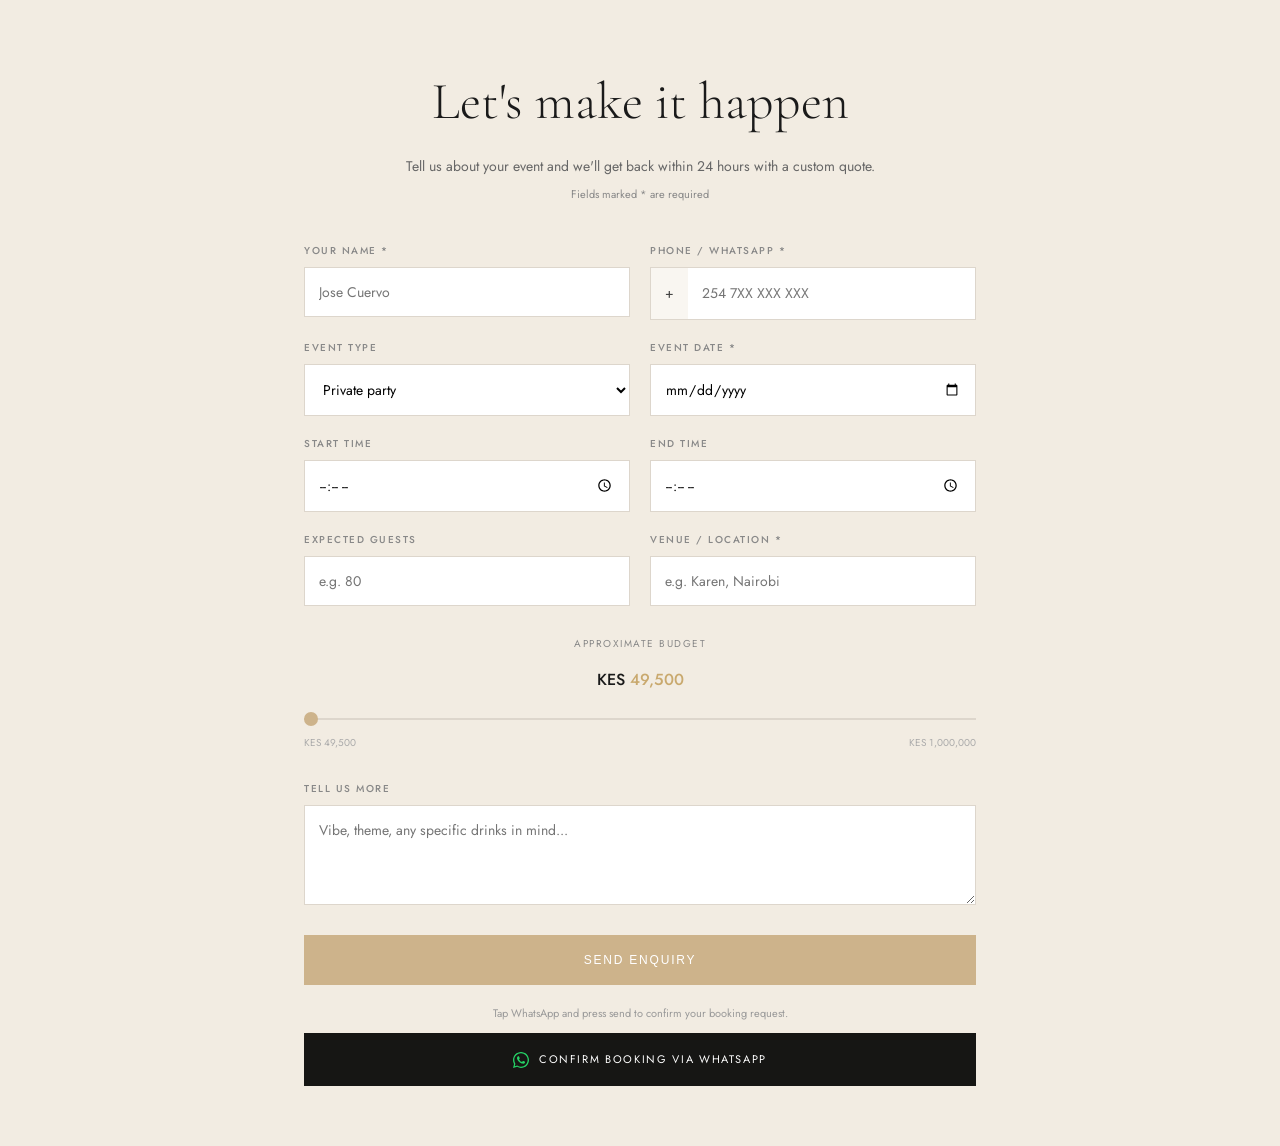
==== commit db6cf88c: "Add files via upload" ====
--- a/booking.html
+++ b/booking.html
@@ -5,149 +5,182 @@
     <meta name="viewport" content="width=device-width, initial-scale=1.0">
     <title>Book Your Event — Nomadic Alchemy</title>
     
-    <link rel="icon" type="image/png" href="favicon.png">
-    <link rel="apple-touch-icon" href="favicon.png">
-    
     <link rel="preconnect" href="https://fonts.googleapis.com">
-    <link href="https://fonts.googleapis.com/css2?family=Cormorant+Garamond:ital,wght@0,300;0,400;0,500;1,300;1,400&family=Jost:wght@300;400;500&display=swap" rel="stylesheet">
+    <link href="https://fonts.googleapis.com/css2?family=Cormorant+Garamond:wght@300;400&family=Jost:wght@300;400;500&display=swap" rel="stylesheet">
     
     <style>
         * { margin: 0; padding: 0; box-sizing: border-box; }
         :root {
             --gold: #c9a96e;
+            --gold-muted: #cdb38b;
             --dark: #1c1914;
-            --dark-3: #2e2922;
-            --cream-2: #f2ece2;
+            --cream: #f2ece2;
             --text-muted: #a89880;
-            --text-dark: #1a1a1a;
-            --text-mid: #666;
             --serif: 'Cormorant Garamond', Georgia, serif;
-            --sans: 'Jost', 'Helvetica Neue', Arial, sans-serif;
+            --sans: 'Jost', sans-serif;
         }
 
-        body { font-family: var(--sans); background: var(--cream-2); color: var(--text-dark); line-height: 1.6; }
+        body { background: var(--cream); font-family: var(--sans); color: #1a1a1a; line-height: 1.6; }
+        .page-body { max-width: 720px; margin: 0 auto; padding: 60px 24px; }
 
-        /* Navigation */
-        nav {
-            display: flex; justify-content: space-between; align-items: center;
-            padding: 12px 56px; background: var(--dark); position: sticky; top: 0; z-index: 100;
-        }
-        .nav-logo-img { height: 42px; width: auto; }
-        .back-link { font-size: 11px; letter-spacing: 0.18em; text-transform: uppercase; color: var(--text-muted); text-decoration: none; }
+        /* Header */
+        .page-title { font-family: var(--serif); font-size: 52px; font-weight: 300; text-align: center; margin-bottom: 12px; }
+        .page-sub { font-size: 14px; color: #666; text-align: center; margin-bottom: 8px; }
+        .required-note { font-size: 11px; color: #888; text-align: center; margin-bottom: 40px; }
 
-        /* Layout */
-        .page-body { max-width: 720px; margin: 0 auto; padding: 72px 32px 88px; }
-        .page-title { font-family: var(--serif); font-size: 48px; font-weight: 300; text-align: center; margin-bottom: 12px; }
-        .page-sub { font-size: 14px; color: var(--text-mid); text-align: center; margin-bottom: 48px; }
-
-        /* Form Fields */
-        .form-row { display: grid; grid-template-columns: 1fr 1fr; gap: 14px; margin-bottom: 14px; }
-        .field { display: flex; flex-direction: column; gap: 7px; margin-bottom: 14px; }
-        .field label { font-size: 10px; letter-spacing: 0.2em; text-transform: uppercase; color: #888; }
+        /* Form Grid */
+        .form-row { display: grid; grid-template-columns: 1fr 1fr; gap: 20px; margin-bottom: 20px; }
+        .field { display: flex; flex-direction: column; gap: 8px; }
+        .field label { font-size: 10px; letter-spacing: 0.15em; text-transform: uppercase; color: #888; font-weight: 500; }
+        
         .field input, .field select, .field textarea { 
-            padding: 13px 16px; font-size: 14px; border: 1px solid #ddd6cc; 
-            background: #fff; outline: none; border-radius: 0; 
+            padding: 14px; font-size: 14px; border: 1px solid #ddd6cc; 
+            background: #fff; outline: none; border-radius: 0; width: 100%;
+            font-family: var(--sans);
         }
         
-        /* Date Box - Clickable anywhere */
-        input[type="date"] { cursor: pointer; width: 100%; display: block; }
+        /* Time/Date specific */
+        input[type="date"], input[type="time"] { cursor: pointer; }
 
-        /* Slim Aesthetic Slider */
-        .budget-display { font-size: 15px; font-weight: 500; text-align: center; margin-bottom: 12px; }
+        .phone-wrap { display: flex; }
+        .phone-code { padding: 14px; border: 1px solid #ddd6cc; border-right: none; background: #f9f6f1; font-size: 14px; color: #444; }
+
+        /* Slim Slider */
+        .budget-section { margin: 30px 0; text-align: center; }
+        .budget-title { font-size: 10px; letter-spacing: 0.15em; text-transform: uppercase; color: #888; margin-bottom: 15px; }
+        .budget-display { font-size: 16px; font-weight: 500; margin-bottom: 10px; }
         .budget-display span { color: var(--gold); }
         
         input[type=range] { 
             width: 100%; height: 2px; background: #ddd6cc; 
-            appearance: none; outline: none; margin: 15px 0;
+            appearance: none; outline: none; margin: 10px 0;
         }
         input[type=range]::-webkit-slider-thumb { 
-            appearance: none; width: 12px; height: 12px; 
-            background: var(--dark); border: 2px solid var(--gold); 
-            border-radius: 50%; cursor: pointer; 
+            appearance: none; width: 14px; height: 14px; 
+            background: var(--gold-muted); border-radius: 50%; cursor: pointer; 
         }
+        .slider-labels { display: flex; justify-content: space-between; font-size: 10px; color: #aaa; margin-top: 5px; }
 
         /* Buttons */
         .submit-btn { 
-            width: 100%; background: var(--gold); color: #fff; 
-            letter-spacing: 0.2em; text-transform: uppercase; padding: 20px; 
-            border: none; cursor: pointer; margin-top: 10px; 
+            width: 100%; background: var(--gold-muted); color: #fff; 
+            letter-spacing: 0.15em; text-transform: uppercase; padding: 18px; 
+            border: none; cursor: pointer; font-size: 12px; font-weight: 500;
         }
         
-        .btn-separator { text-align: center; font-family: var(--serif); font-style: italic; margin: 24px 0; color: var(--text-muted); position: relative; }
-        .btn-separator::before, .btn-separator::after { content: ""; position: absolute; top: 50%; width: 35%; height: 1px; background: var(--gold); opacity: 0.2; }
-        .btn-separator::before { left: 0; } .btn-separator::after { right: 0; }
+        .ux-note { text-align: center; font-size: 11px; color: #999; margin: 20px 0 10px; }
 
-        .whatsapp-full-btn { 
-            width: 100%; background: var(--dark); color: #fff; 
-            font-size: 11px; letter-spacing: 0.2em; text-transform: uppercase; 
-            padding: 20px; text-decoration: none; display: flex; 
-            align-items: center; justify-content: center; gap: 12px; 
+        .whatsapp-btn { 
+            width: 100%; background: #161614; color: #fff; 
+            font-size: 11px; letter-spacing: 0.15em; text-transform: uppercase; 
+            padding: 18px; text-decoration: none; display: flex; 
+            align-items: center; justify-content: center; gap: 10px; 
         }
-        .whatsapp-icon { fill: #25D366; width: 18px; height: 18px; }
+        .whatsapp-icon { width: 16px; height: 16px; fill: #25D366; }
 
-        @media(max-width: 700px) {
-            nav { padding: 12px 24px; }
-            .form-row { grid-template-columns: 1fr; }
-        }
+        @media(max-width: 600px) { .form-row { grid-template-columns: 1fr; } }
     </style>
 </head>
 <body>
 
-<nav>
-    <a href="index.html"><img src="favicon.png" alt="Logo" class="nav-logo-img"></a>
-    <a href="index.html" class="back-link">Back to home</a>
-</nav>
-
 <div class="page-body">
     <h1 class="page-title">Let's make it happen</h1>
-    <p class="page-sub">Tell us about your event and we'll get back within 24 hours.</p>
+    <p class="page-sub">Tell us about your event and we'll get back within 24 hours with a custom quote.</p>
+    <p class="required-note">Fields marked * are required</p>
 
     <form action="https://api.web3forms.com/submit" method="POST">
         <input type="hidden" name="access_key" value="9837f6a8-35b7-4565-80e7-746e106ca202">
         
         <div class="form-row">
             <div class="field">
-                <label>Your name</label>
-                <input type="text" name="name" placeholder="Jose Cuervo">
+                <label>Your Name *</label>
+                <input type="text" name="name" placeholder="Jose Cuervo" required>
             </div>
             <div class="field">
-                <label>Event date</label>
-                <input type="date" name="event_date" id="eventDate" onclick="this.showPicker()">
+                <label>Phone / WhatsApp *</label>
+                <div class="phone-wrap">
+                    <div class="phone-code">+</div>
+                    <input type="tel" name="phone" placeholder="254 7XX XXX XXX" required style="border-left:none;">
+                </div>
             </div>
         </div>
 
-        <div class="field">
-            <label>Approximate budget</label>
+        <div class="form-row">
+            <div class="field">
+                <label>Event Type</label>
+                <select name="event_type">
+                    <option>Private party</option>
+                    <option>Wedding</option>
+                    <option>Corporate</option>
+                    <option>Mixology Workshop</option>
+                </select>
+            </div>
+            <div class="field">
+                <label>Event Date *</label>
+                <input type="date" name="event_date" id="eventDate" required onclick="this.showPicker()">
+            </div>
+        </div>
+
+        <div class="form-row">
+            <div class="field">
+                <label>Start Time</label>
+                <input type="time" name="start_time" onclick="this.showPicker()">
+            </div>
+            <div class="field">
+                <label>End Time</label>
+                <input type="time" name="end_time" onclick="this.showPicker()">
+            </div>
+        </div>
+
+        <div class="form-row">
+            <div class="field">
+                <label>Expected Guests</label>
+                <input type="text" name="guests" placeholder="e.g. 80">
+            </div>
+            <div class="field">
+                <label>Venue / Location *</label>
+                <input type="text" name="venue" placeholder="e.g. Karen, Nairobi" required>
+            </div>
+        </div>
+
+        <div class="budget-section">
+            <p class="budget-title">Approximate Budget</p>
             <div class="budget-display">KES <span id="budgetVal">49,500</span></div>
             <input type="range" id="budgetSlider" name="budget_range" min="49500" max="1000000" value="49500" step="500">
+            <div class="slider-labels">
+                <span>KES 49,500</span>
+                <span>KES 1,000,000</span>
+            </div>
         </div>
 
-        <button type="submit" class="submit-btn">Send enquiry</button>
+        <div class="field" style="margin-bottom: 30px;">
+            <label>Tell Us More</label>
+            <textarea name="message" placeholder="Vibe, theme, any specific drinks in mind..." style="height: 100px;"></textarea>
+        </div>
+
+        <button type="submit" class="submit-btn">Send Enquiry</button>
     </form>
 
-    <div class="btn-separator">or</div>
+    <p class="ux-note">Tap WhatsApp and press send to confirm your booking request.</p>
     
-    <a href="https://wa.me/254750566305?text=Hello%20Nomadic%20Alchemy%20!%20%2C%20I%E2%80%99d%20like%20to%20enquire%20about%20a%20booking%0ABelow%20are%20the%20details%20%0A%0AName%20%3A%20%0AEvent%20type%20%3A%20%0AExpected%20guests%20%3A%20%0ALocation%20%3A%20%0AMore%20about%20the%20function%20%3A%20%0A%0AEngage%20me%20for%20further%20info%20%26%20a%20quote....." class="whatsapp-full-btn" target="_blank">
+    <a href="https://wa.me/254750566305?text=Hello%20Nomadic%20Alchemy%20!%20%2C%20I%E2%80%99d%20like%20to%20enquire%20about%20a%20booking%0ABelow%20are%20the%20details%20%0A%0AName%20%3A%20%0AEvent%20type%20%3A%20%0AExpected%20guests%20%3A%20%0ALocation%20%3A%20%0AMore%20about%20the%20function%20%3A%20%0A%0AEngage%20me%20for%20further%20info%20%26%20a%20quote....." class="whatsapp-btn" target="_blank">
         <svg class="whatsapp-icon" viewBox="0 0 24 24"><path d="M17.472 14.382c-.297-.149-1.758-.867-2.03-.967-.273-.099-.471-.148-.67.15-.197.297-.767.966-.94 1.164-.173.199-.347.223-.644.075-.297-.15-1.255-.463-2.39-1.475-.883-.788-1.48-1.761-1.653-2.059-.173-.297-.018-.458.13-.606.134-.133.298-.347.446-.52.149-.174.198-.298.298-.497.099-.198.05-.371-.025-.52-.075-.149-.669-1.612-.916-2.207-.242-.579-.487-.5-.669-.51-.173-.008-.371-.01-.57-.01-.198 0-.52.074-.792.372-.272.297-1.04 1.016-1.04 2.479 0 1.462 1.065 2.875 1.213 3.074.149.198 2.096 3.2 5.077 4.487.709.306 1.262.489 1.694.625.712.227 1.36.195 1.871.118.571-.085 1.758-.719 2.006-1.413.248-.694.248-1.289.173-1.413-.074-.124-.272-.198-.57-.347z"/><path d="M12 0C5.373 0 0 5.373 0 12c0 2.123.555 4.118 1.528 5.849L.057 23.886l6.196-1.625A11.945 11.945 0 0012 24c6.627 0 12-5.373 12-12S18.627 0 12 0zm0 22c-1.891 0-3.663-.502-5.193-1.381l-.371-.221-3.853 1.011 1.029-3.752-.242-.385A9.953 9.953 0 012 12C2 6.477 6.477 2 12 2s10 4.477 10 10-4.477 10-10 10z"/></svg>
-        Inquire via WhatsApp
+        CONFIRM BOOKING VIA WHATSAPP
     </a>
 </div>
 
 <script>
-    // Budget Slider UI
+    // Slider functionality
     const slider = document.getElementById('budgetSlider');
     const display = document.getElementById('budgetVal');
 
     slider.addEventListener('input', function() {
-        const val = Number(this.value).toLocaleString();
-        display.textContent = val;
-        
-        // Aesthetic progress track
+        display.textContent = Number(this.value).toLocaleString();
         const pct = ((this.value - 49500) / (1000000 - 49500)) * 100;
         this.style.background = `linear-gradient(to right, #c9a96e ${pct}%, #ddd6cc ${pct}%)`;
     });
 
-    // Set min date to today
+    // Min date constraint
     document.getElementById('eventDate').setAttribute('min', new Date().toISOString().split('T')[0]);
 </script>
 
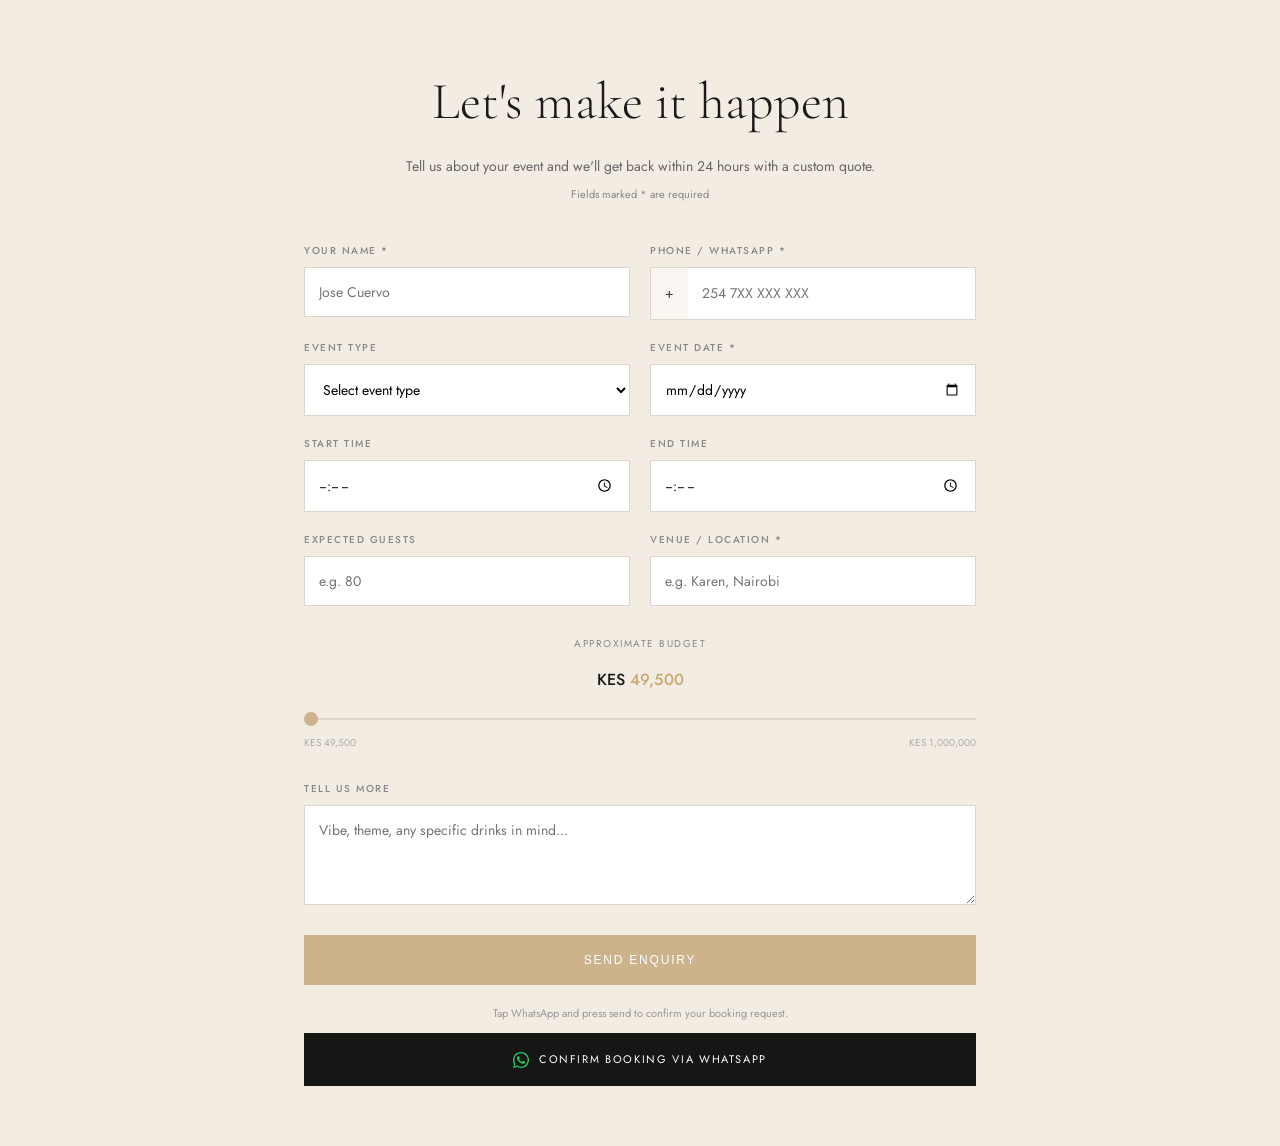
==== commit 7b76695d: "Add files via upload" ====
--- a/booking.html
+++ b/booking.html
@@ -4,6 +4,9 @@
     <meta charset="UTF-8">
     <meta name="viewport" content="width=device-width, initial-scale=1.0">
     <title>Book Your Event — Nomadic Alchemy</title>
+    
+    <link rel="icon" type="image/png" href="favicon.png">
+    <link rel="apple-touch-icon" href="favicon.png">
     
     <link rel="preconnect" href="https://fonts.googleapis.com">
     <link href="https://fonts.googleapis.com/css2?family=Cormorant+Garamond:wght@300;400&family=Jost:wght@300;400;500&display=swap" rel="stylesheet">
@@ -39,7 +42,6 @@
             font-family: var(--sans);
         }
         
-        /* Time/Date specific */
         input[type="date"], input[type="time"] { cursor: pointer; }
 
         .phone-wrap { display: flex; }
@@ -109,10 +111,14 @@
             <div class="field">
                 <label>Event Type</label>
                 <select name="event_type">
+                    <option value="">Select event type</option>
+                    <option>Wedding / reception</option>
+                    <option>Corporate event</option>
                     <option>Private party</option>
-                    <option>Wedding</option>
-                    <option>Corporate</option>
-                    <option>Mixology Workshop</option>
+                    <option>Birthday</option>
+                    <option>Mixology workshop</option>
+                    <option>Menu consulting</option>
+                    <option>Other</option>
                 </select>
             </div>
             <div class="field">
@@ -170,7 +176,6 @@
 </div>
 
 <script>
-    // Slider functionality
     const slider = document.getElementById('budgetSlider');
     const display = document.getElementById('budgetVal');
 
@@ -180,7 +185,6 @@
         this.style.background = `linear-gradient(to right, #c9a96e ${pct}%, #ddd6cc ${pct}%)`;
     });
 
-    // Min date constraint
     document.getElementById('eventDate').setAttribute('min', new Date().toISOString().split('T')[0]);
 </script>
 
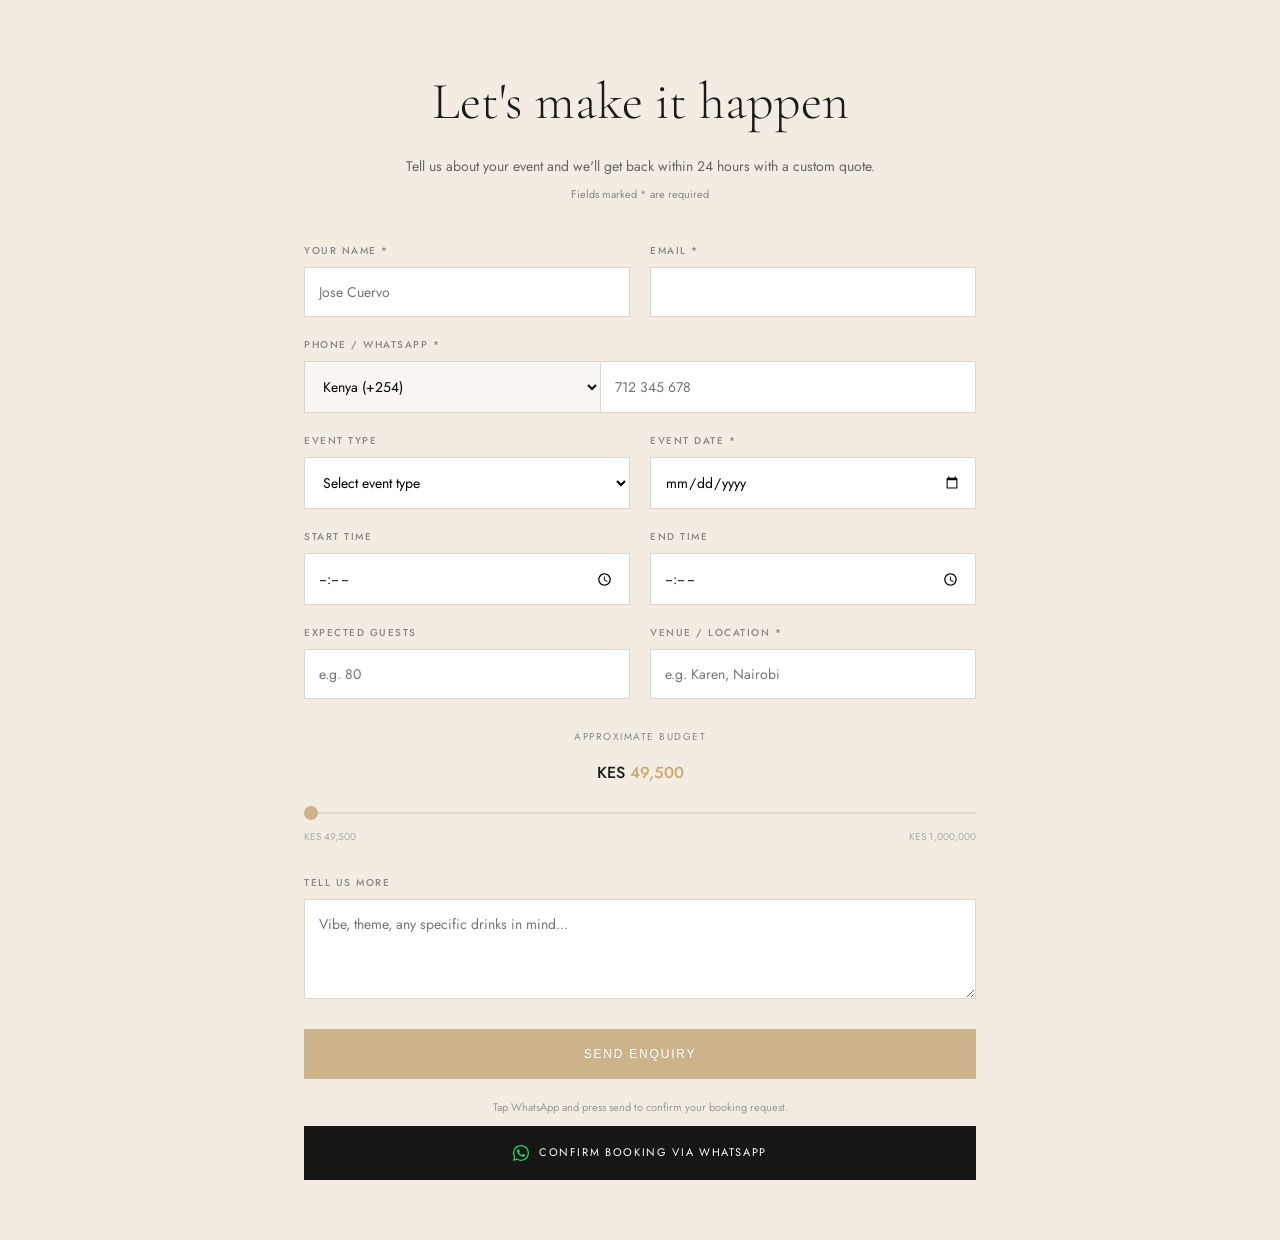
==== commit 45ff1cd7: "Add files via upload" ====
--- a/booking.html
+++ b/booking.html
@@ -1,6 +1,23 @@
 <!DOCTYPE html>
 <html lang="en">
 <head>
+    <!-- Meta Pixel Code -->
+<script>
+!function(f,b,e,v,n,t,s)
+{if(f.fbq)return;n=f.fbq=function(){n.callMethod?
+n.callMethod.apply(n,arguments):n.queue.push(arguments)};
+if(!f._fbq)f._fbq=n;n.push=n;n.loaded=!0;n.version='2.0';
+n.queue=[];t=b.createElement(e);t.async=!0;
+t.src=v;s=b.getElementsByTagName(e)[0];
+s.parentNode.insertBefore(t,s)}(window, document,'script',
+'https://connect.facebook.net/en_US/fbevents.js');
+fbq('init', '1013055964388027');
+fbq('track', 'PageView');
+</script>
+<noscript><img height="1" width="1" style="display:none"
+src="https://www.facebook.com/tr?id=1013055964388027&ev=PageView&noscript=1"
+/></noscript>
+<!-- End Meta Pixel Code -->
     <meta charset="UTF-8">
     <meta name="viewport" content="width=device-width, initial-scale=1.0">
     <title>Book Your Event — Nomadic Alchemy</title>
@@ -44,6 +61,12 @@
         
         input[type="date"], input[type="time"] { cursor: pointer; }
 
+        .form-one { margin-bottom: 20px; }
+        .phone-field { display: flex; }
+        .phone-field select { flex: 0 0 44%; width: 44%; min-width: 0; border-right: none; text-overflow: ellipsis; background: #f9f6f1; }
+        .phone-field input[type="tel"] { flex: 1; min-width: 0; }
+        .field input:user-invalid, .field select:user-invalid { border-color: #c47a6a; }
+
         .phone-wrap { display: flex; }
         .phone-code { padding: 14px; border: 1px solid #ddd6cc; border-right: none; background: #f9f6f1; font-size: 14px; color: #444; }
 
@@ -95,15 +118,22 @@
         
         <div class="form-row">
             <div class="field">
-                <label>Your Name *</label>
-                <input type="text" name="name" placeholder="Jose Cuervo" required>
-            </div>
-            <div class="field">
-                <label>Phone / WhatsApp *</label>
-                <div class="phone-wrap">
-                    <div class="phone-code">+</div>
-                    <input type="tel" name="phone" placeholder="254 7XX XXX XXX" required style="border-left:none;">
-                </div>
+                <label for="name">Your Name *</label>
+                <input type="text" id="name" name="name" placeholder="Jose Cuervo" required autocomplete="name">
+            </div>
+            <div class="field">
+                <label for="email">Email *</label>
+                <input type="email" id="email" name="email" required autocomplete="email">
+            </div>
+        </div>
+
+        <div class="form-one field">
+            <label for="phone">Phone / WhatsApp *</label>
+            <div class="phone-field" data-phone>
+                <select aria-label="Country" autocomplete="off" data-phone-country></select>
+                <input type="tel" id="phone" inputmode="tel" autocomplete="tel-national" placeholder="712 345 678" required data-phone-number>
+                <input type="hidden" name="phone" data-phone-full>
+                <input type="hidden" name="phone_country" data-phone-country-name>
             </div>
         </div>
 
@@ -175,6 +205,7 @@
     </a>
 </div>
 
+<script src="phone.js"></script>
 <script>
     const slider = document.getElementById('budgetSlider');
     const display = document.getElementById('budgetVal');
@@ -189,4 +220,4 @@
 </script>
 
 </body>
-</html>+</html>
